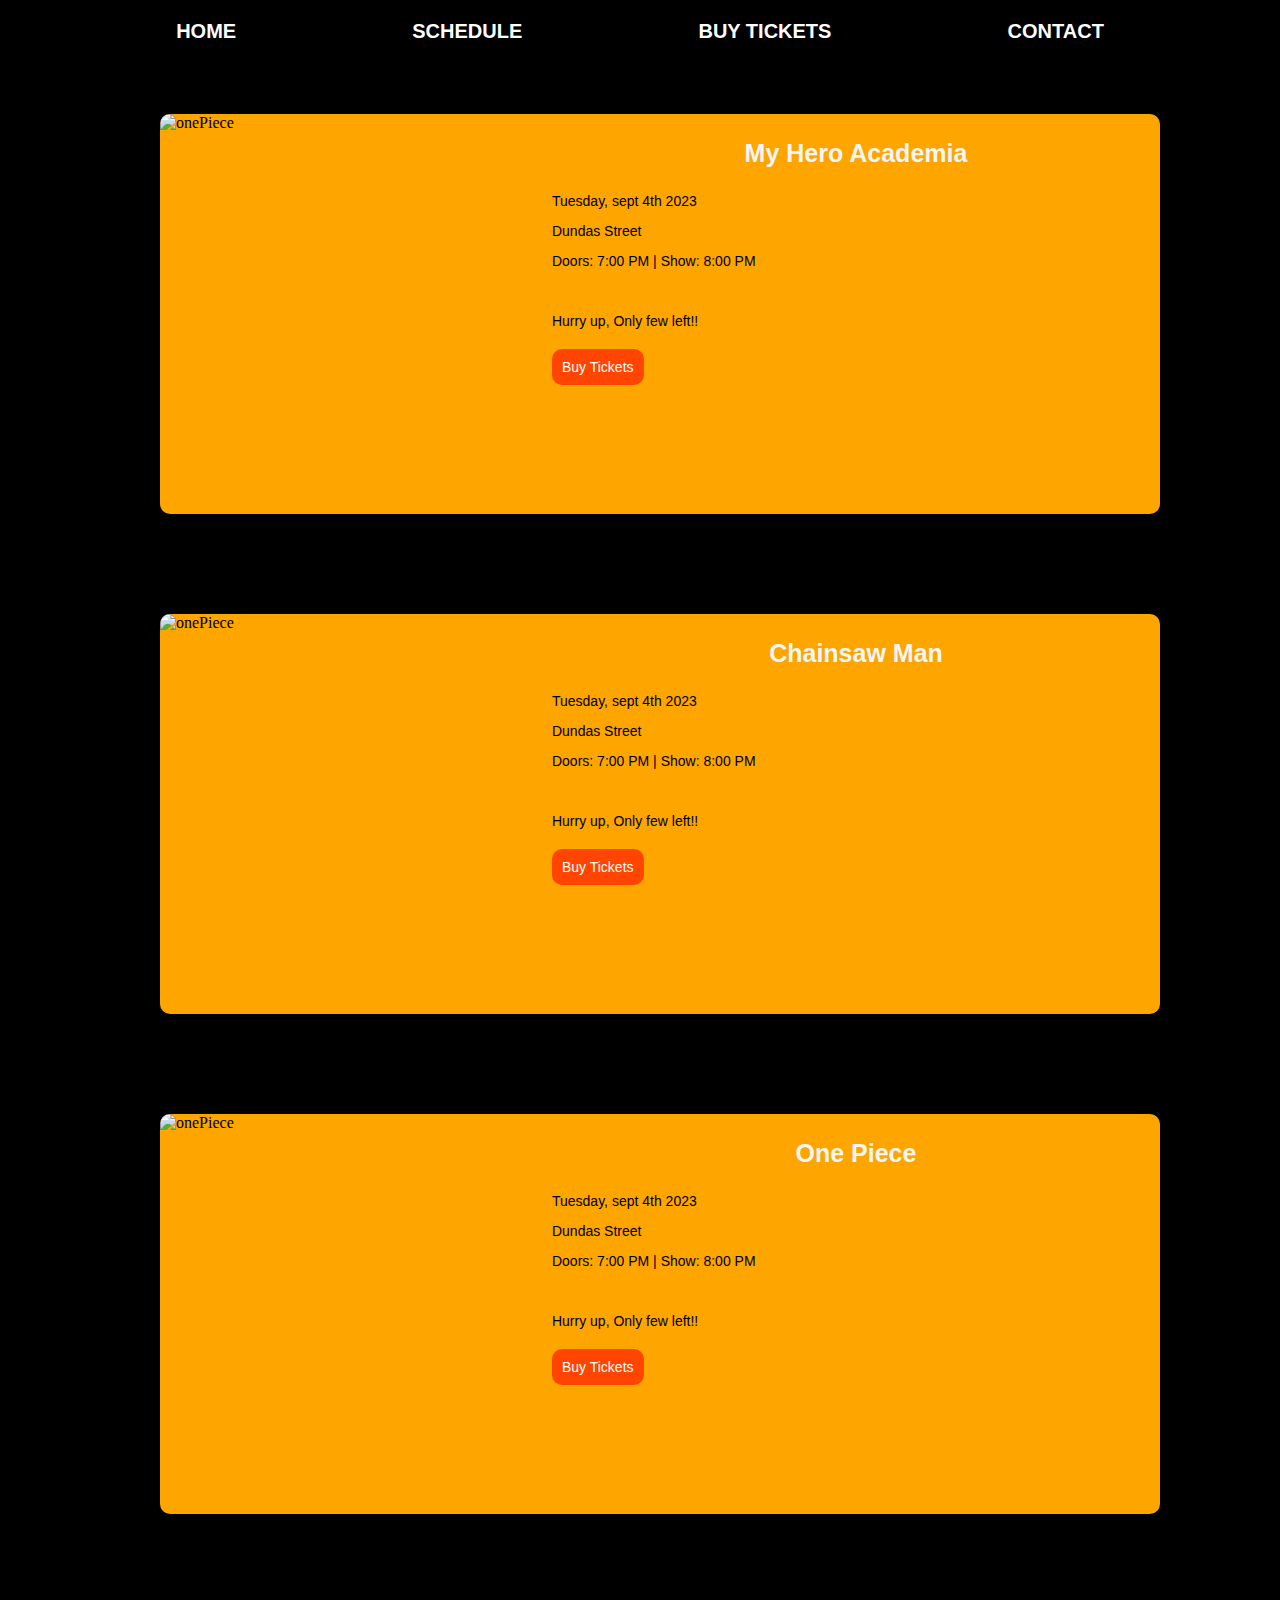
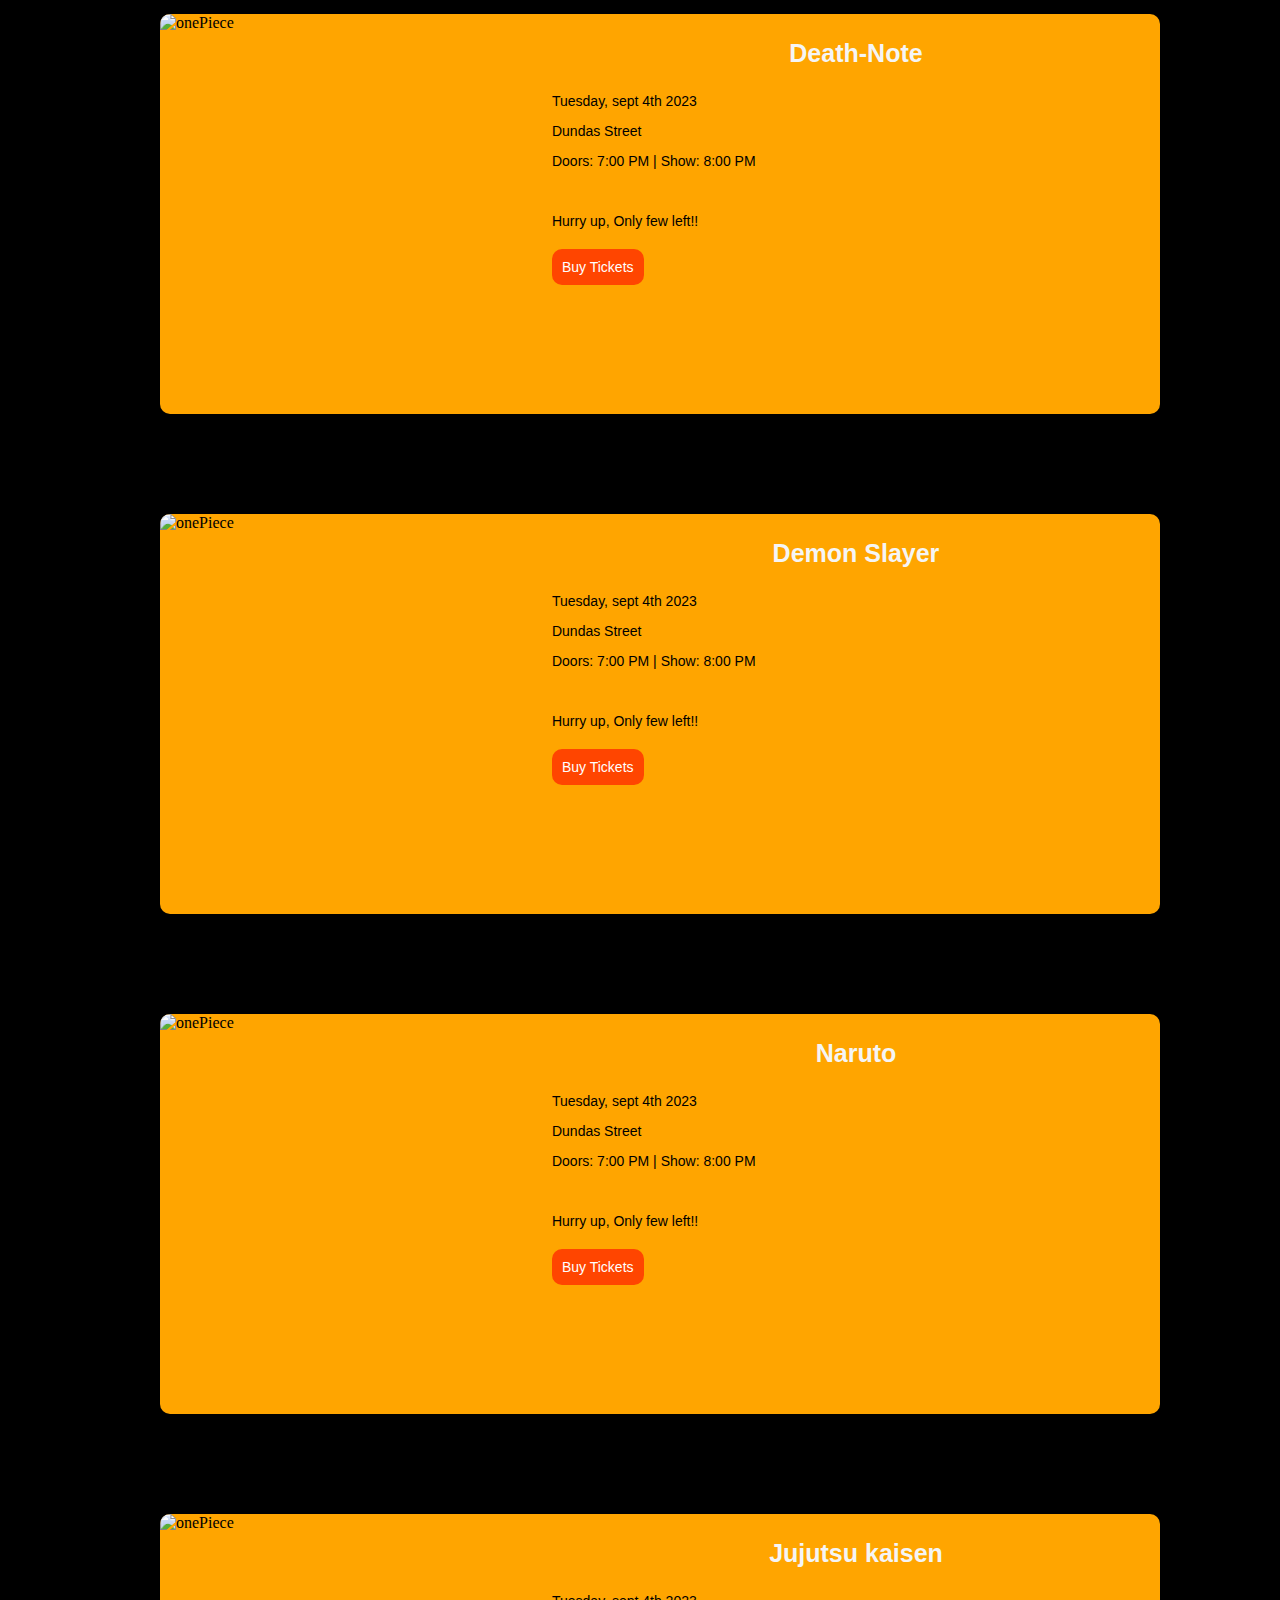
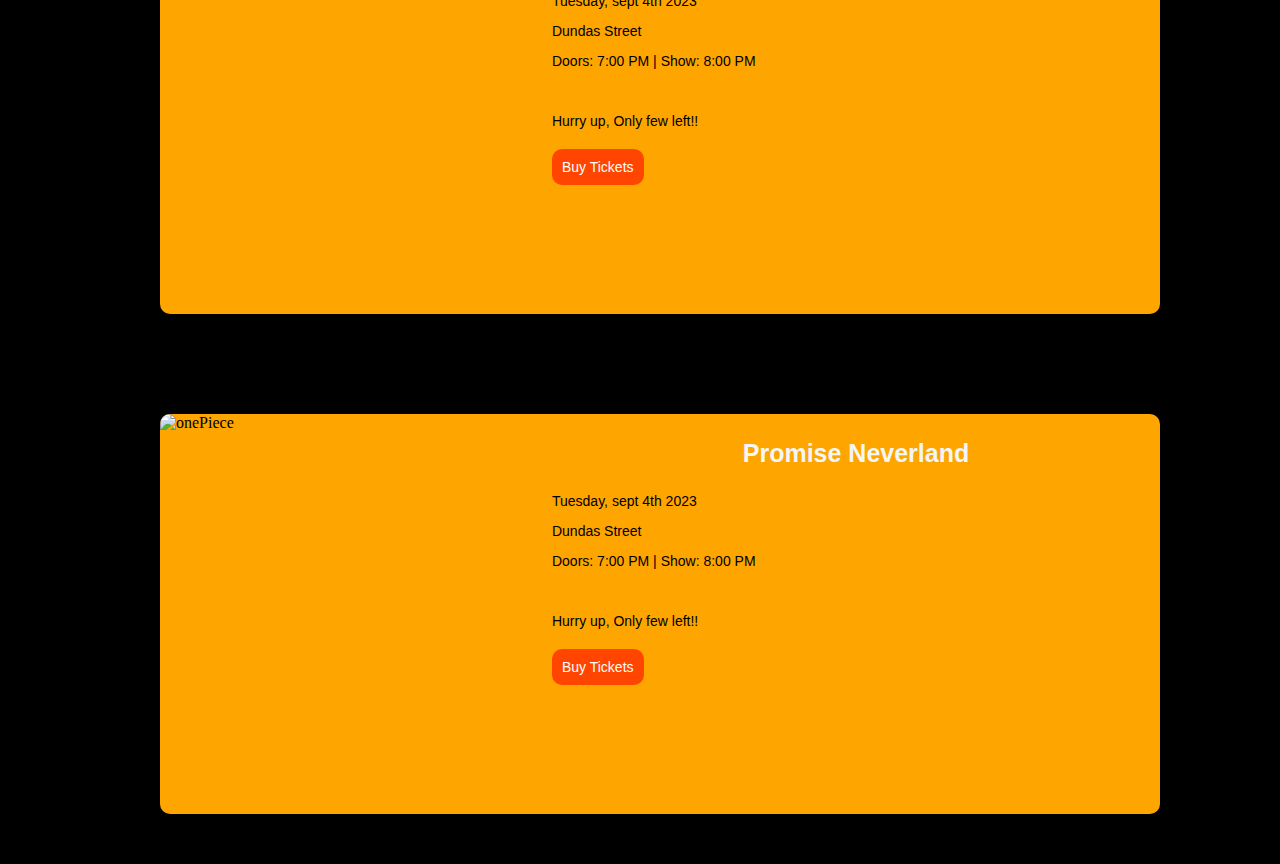
==== movieDetail.html @ 55bfdf8d "merged gaurav's code" ====
<!DOCTYPE html>
<html lang="en">

<head>
    <meta charset="UTF-8">
    <meta name="viewport" content="width=device-width, initial-scale=1.0">
    <title>Document</title>
    <link rel="stylesheet" href="./css/common.css">
    <link rel="stylesheet" href="./css/movieDetail.css">
    <link rel="preconnect" href="https://fonts.googleapis.com">
    <link rel="stylesheet" href="./css/movieDetail.css">
    <link rel="preconnect" href="https://fonts.gstatic.com" crossorigin>
    <script src="./js/initialize.js" defer="true"></script>
    <link href="https://fonts.cdnfonts.com/css/rapier-zero-hollow" rel="stylesheet">
    <link href="https://fonts.googleapis.com/css2?family=Prompt&family=Roboto&display=swap" rel="stylesheet">
    <script src="./js/initialize.js" defer="true"></script>
    <script src="./js/movieDetail.js" defer="true"></script>
</head>

<body>
    <header id="nav">
        <!-- <a href="#" class="navLink">HOME</a>
        <a href="#" class="navLink">SCHEDULE</a>
        <a href="#" class="navLink">BUY TICKETS</a>
        <a href="#" class="navLink">CONTACT</a> -->
    </header>

    <main>
        <!-- homePage Image and Text Start-->
            <!-- <div id="homeImageAndText">
            <div id="animeInfo">
            <img src="https://images2.alphacoders.com/740/740460.png" alt="homepageImage" id="homepageImage">
            <p class="homeText">Senpai Festival</p>
            <p id="animeName">One Piece</p>
            <p class="locationText">Toronto, Ontario</p>
            <p>Tuesday, sept 4th 2023</p>
            <p>Dundas Street</p>
            <p>Doors: 7:00 PM | Show: 8:00 PM</p>
            <br>
            <p>Tickets on sale now!!</p>
            <br>
            <a href="#" class="buyTicketBtn">Buy Tickets</button>
            </div>
        </div> -->
        </div>
        <!-- homePage Image and Text End-->
        <ul style="list-style: none; margin: auto; margin-top: 5%"> </ul>
    </main>

    <footer></footer>
</body>

</html>
---- css/common.css ----
body{
    margin: 0%;
    background-color: black;
}

#nav{
    display: flex;
    display: flex;
    background: rgba(0, 0, 0, 0.7);  
    backdrop-filter: blur(10px);
    padding-bottom: 10px;
    flex-direction: row;
    flex-direction: row;
    justify-content: space-evenly;
    justify-content: space-evenly;
    position: fixed;
    background-color: black;
    width: 100%;
}

.navLink{
    text-decoration: none;
    text-decoration: none;
    color: white;
    color: white;
    font-size: 25px;
    font-size: 20px;
    font-weight: 600;
    font-weight: 600;
    padding-top: 22px;
    padding-top: 20px;
    font-family: 'Rapier Zero Hollow', sans-serif;
}

.navLink:hover {
    color: orange;
    text-decoration: underline;
}

footer {

}
---- css/movieDetail.css ----
/* body{
    margin: 0%;
} */

/* #nav{
    display: flex;
    flex-direction: row;
    justify-content: space-evenly;
    background-color: black;
} */

/* .navLink{
    text-decoration: none;
    color: white;
    font-size: 20px;
    font-weight: 600;
    padding-top: 20px;
    font-family: 'Franklin Gothic Medium', 'Arial Narrow', Arial, sans-serif
} */

main{
    display: flex;
}

.animeCard{
    display: inline-flex;
    background-color: orange;
    width: 1000px;
    height: 400px;
    margin: 5% auto;
    border-radius: 10px;
}

.animePic{
    width: 620px;    
    height: 400px;
    border-top-left-radius: 10px;
    border-bottom-left-radius: 10px;
}

.test{
    font-family: 'Prompt', sans-serif;
}

.animeInfo{
    color: black;
    width: 100%;
    padding-left: 15px;
    font-size: 14px;
    font-family: Arial, Helvetica, sans-serif;
}

.animeName{
    font-weight: 900;
    text-align: center;
    font-size: 25px;
}

.buyTicketBtn{
    background-color: orangered;
    color: white;
    padding: 10px;
    text-decoration: none;
    border-radius: 10px;
}

.animeInfo p{
    color: black;
}

/* HomePage image and text Css*/
/* #homepageImage{
    filter: brightness(70%);
    height: 100vh;
    width: 100%;
}
#homeImageAndText{
    width: 100%;
    position: relative;
    text-align: center;
    color: white;
}

.homeText {
    color: orange;
    padding: 0px 15px;
    border-radius: 10px;
    background: rgb(0, 0, 0, 0.4);  
    backdrop-filter: blur(5px);
    font-size: 70px;
    font-weight: 100;
    position: absolute;
    top: 30%;
    left: 50%;
    transform: translate(-50%, -50%);
    font-family: 'Rapier Zero', sans-serif;
  }
  
.locationText {
    color: black;
    padding: 0px 15px;
    border-radius: 10px;
    background: rgb(255,165,0, 1);  
    backdrop-filter: blur(5px);
    font-size: 35px;
    font-weight: 900;
    position: absolute;
    top: 50%;
    left: 60%;
    font-family: 'Rapier Zero Hollow', sans-serif;
  } */
  
  /* homePage Image and Text End */
---- css/movieDetail.css ----
/* body{
    margin: 0%;
} */

/* #nav{
    display: flex;
    flex-direction: row;
    justify-content: space-evenly;
    background-color: black;
} */

/* .navLink{
    text-decoration: none;
    color: white;
    font-size: 20px;
    font-weight: 600;
    padding-top: 20px;
    font-family: 'Franklin Gothic Medium', 'Arial Narrow', Arial, sans-serif
} */

main{
    display: flex;
}

.animeCard{
    display: inline-flex;
    background-color: orange;
    width: 1000px;
    height: 400px;
    margin: 5% auto;
    border-radius: 10px;
}

.animePic{
    width: 620px;    
    height: 400px;
    border-top-left-radius: 10px;
    border-bottom-left-radius: 10px;
}

.test{
    font-family: 'Prompt', sans-serif;
}

.animeInfo{
    color: black;
    width: 100%;
    padding-left: 15px;
    font-size: 14px;
    font-family: Arial, Helvetica, sans-serif;
}

.animeName{
    font-weight: 900;
    text-align: center;
    font-size: 25px;
}

.buyTicketBtn{
    background-color: orangered;
    color: white;
    padding: 10px;
    text-decoration: none;
    border-radius: 10px;
}

.animeInfo p{
    color: black;
}

/* HomePage image and text Css*/
/* #homepageImage{
    filter: brightness(70%);
    height: 100vh;
    width: 100%;
}
#homeImageAndText{
    width: 100%;
    position: relative;
    text-align: center;
    color: white;
}

.homeText {
    color: orange;
    padding: 0px 15px;
    border-radius: 10px;
    background: rgb(0, 0, 0, 0.4);  
    backdrop-filter: blur(5px);
    font-size: 70px;
    font-weight: 100;
    position: absolute;
    top: 30%;
    left: 50%;
    transform: translate(-50%, -50%);
    font-family: 'Rapier Zero', sans-serif;
  }
  
.locationText {
    color: black;
    padding: 0px 15px;
    border-radius: 10px;
    background: rgb(255,165,0, 1);  
    backdrop-filter: blur(5px);
    font-size: 35px;
    font-weight: 900;
    position: absolute;
    top: 50%;
    left: 60%;
    font-family: 'Rapier Zero Hollow', sans-serif;
  } */
  
  /* homePage Image and Text End */
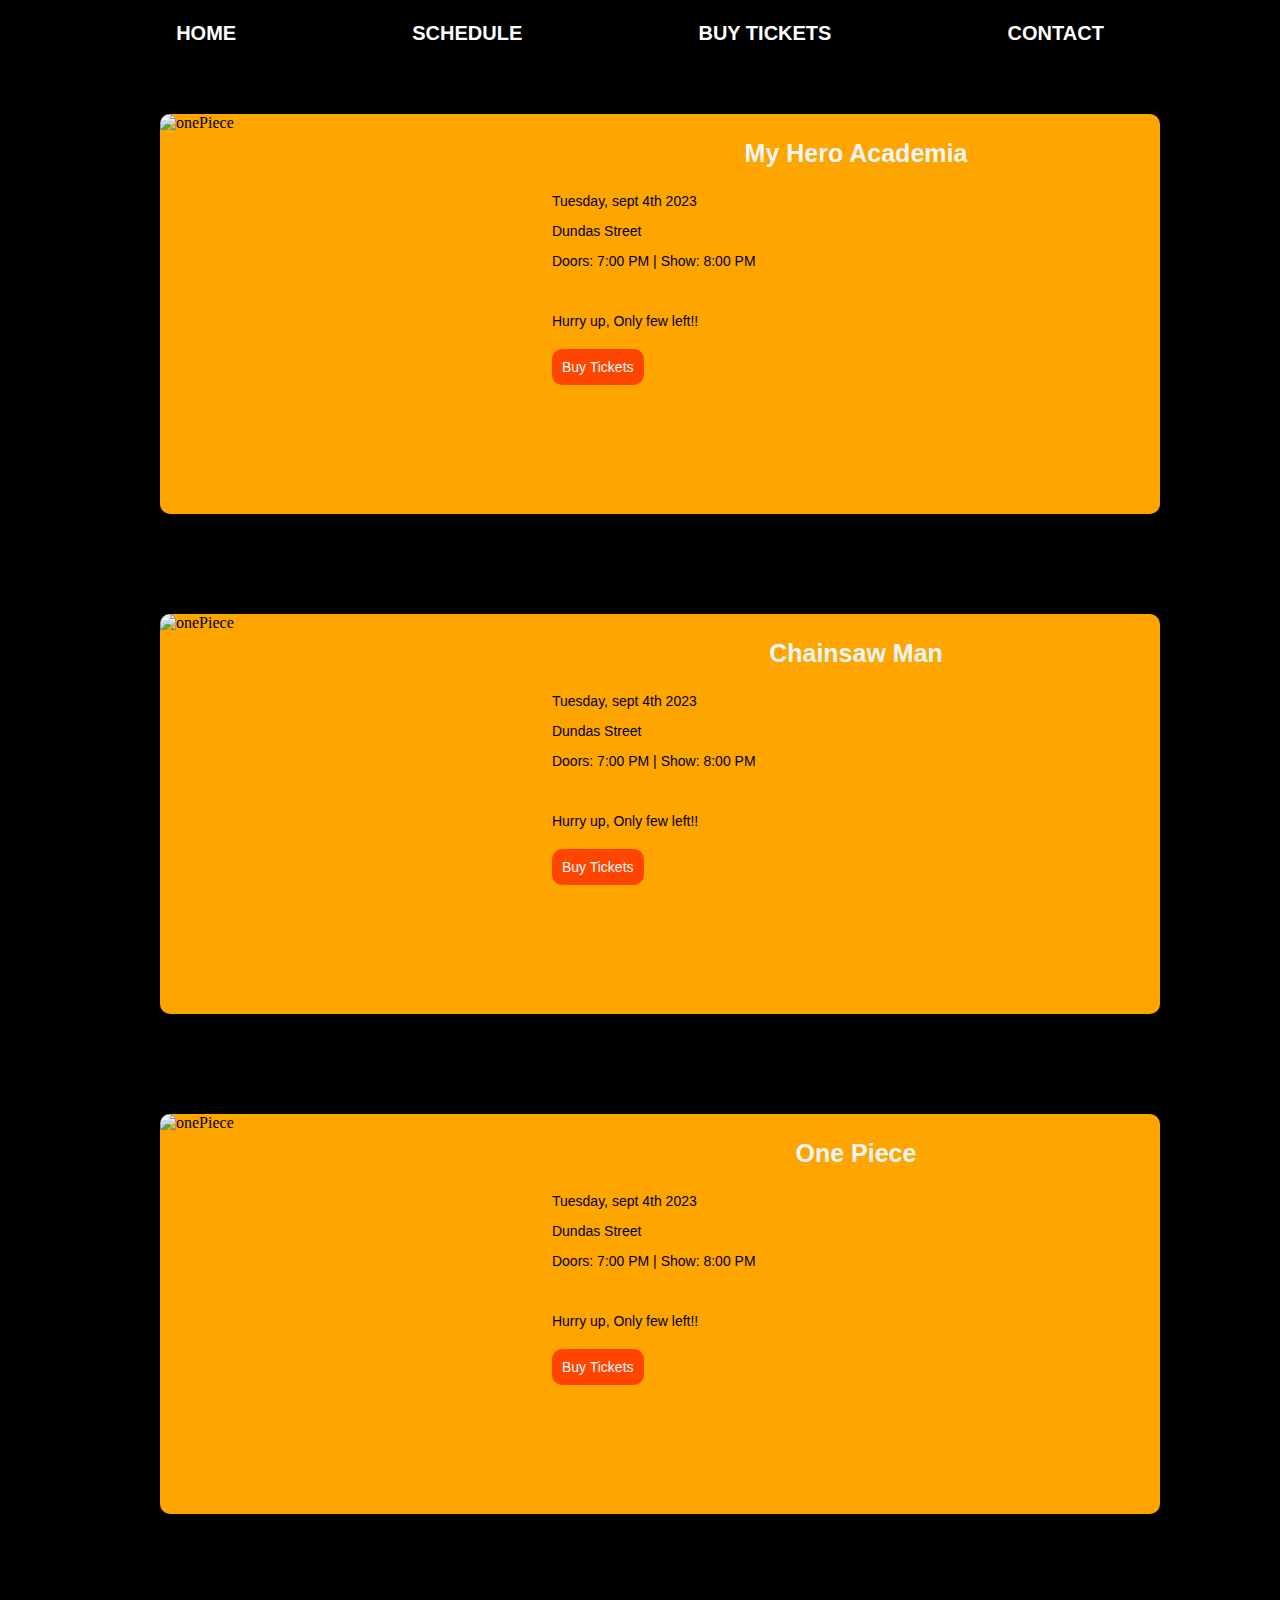
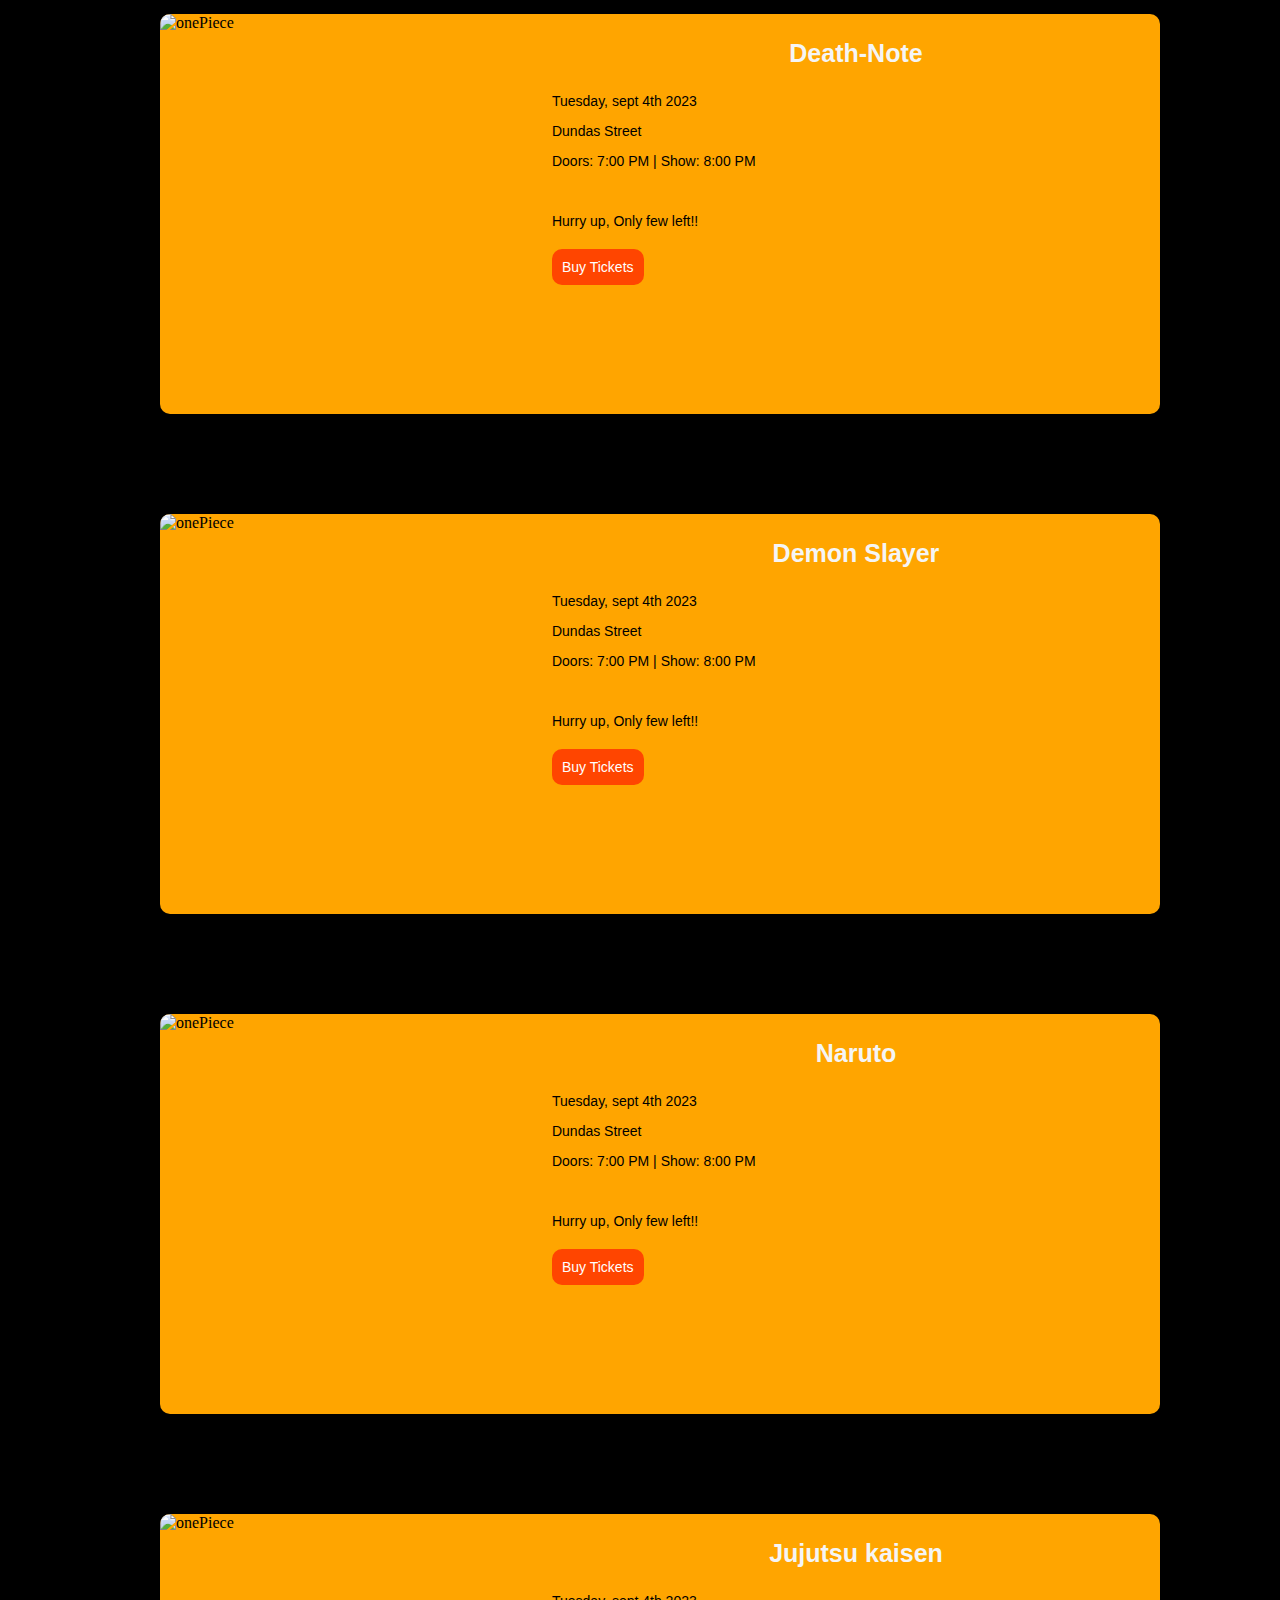
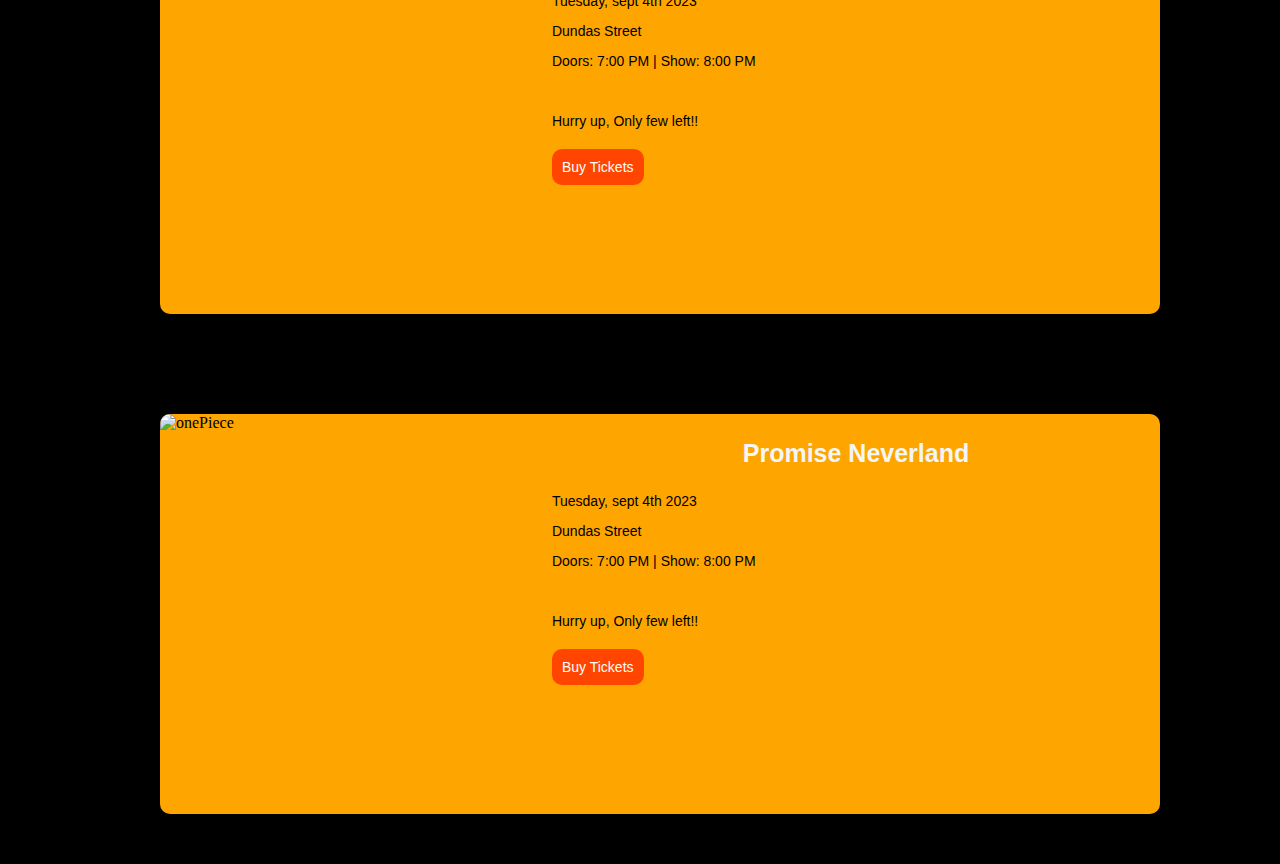
==== commit 1ba758bd: "added links to Schedule and Contact" ====
--- a/movieDetail.html
+++ b/movieDetail.html
@@ -9,10 +9,10 @@
     <link rel="stylesheet" href="./css/movieDetail.css">
     <link rel="preconnect" href="https://fonts.googleapis.com">
     <link rel="stylesheet" href="./css/movieDetail.css">
-    <link rel="preconnect" href="https://fonts.gstatic.com" crossorigin>
+    <!-- <link rel="preconnect" href="https://fonts.gstatic.com" crossorigin>
+    <link href="https://fonts.cdnfonts.com/css/rapier-zero-hollow" rel="stylesheet">
+    <link href="https://fonts.googleapis.com/css2?family=Prompt&family=Roboto&display=swap" rel="stylesheet"> -->
     <script src="./js/initialize.js" defer="true"></script>
-    <link href="https://fonts.cdnfonts.com/css/rapier-zero-hollow" rel="stylesheet">
-    <link href="https://fonts.googleapis.com/css2?family=Prompt&family=Roboto&display=swap" rel="stylesheet">
     <script src="./js/initialize.js" defer="true"></script>
     <script src="./js/movieDetail.js" defer="true"></script>
 </head>
@@ -47,7 +47,7 @@
         <ul style="list-style: none; margin: auto; margin-top: 5%"> </ul>
     </main>
 
-    <footer></footer>
+    <footer id="contact"></footer>
 </body>
 
 </html>--- a/css/common.css
+++ b/css/common.css
@@ -3,15 +3,21 @@
     background-color: black;
 }
 
+main {
+    display: flex;
+    flex-direction: column;
+}
+
+main header+section {
+    margin-top: 7vh;
+}
+
 #nav{
-    display: flex;
     display: flex;
     background: rgba(0, 0, 0, 0.7);  
     backdrop-filter: blur(10px);
     padding-bottom: 10px;
     flex-direction: row;
-    flex-direction: row;
-    justify-content: space-evenly;
     justify-content: space-evenly;
     position: fixed;
     background-color: black;
@@ -20,15 +26,10 @@
 
 .navLink{
     text-decoration: none;
-    text-decoration: none;
     color: white;
-    color: white;
-    font-size: 25px;
     font-size: 20px;
     font-weight: 600;
-    font-weight: 600;
     padding-top: 22px;
-    padding-top: 20px;
     font-family: 'Rapier Zero Hollow', sans-serif;
 }
 
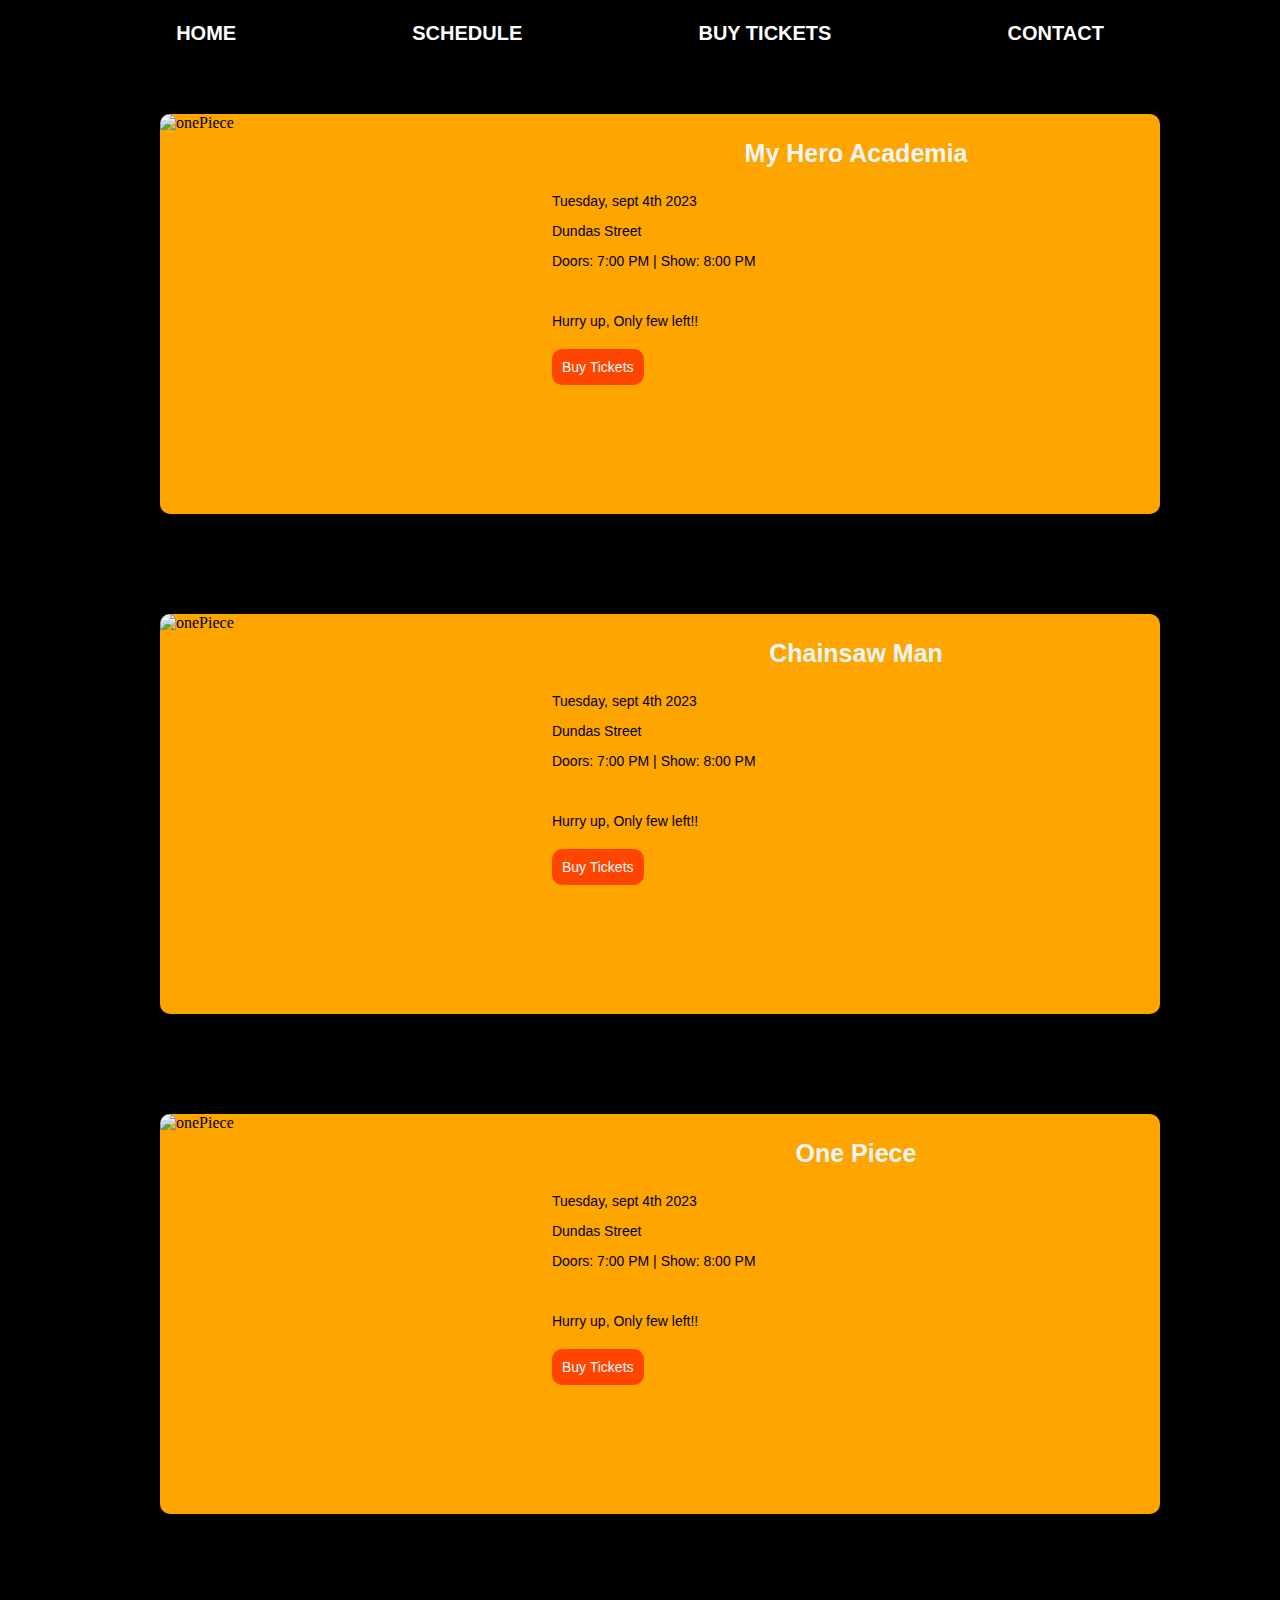
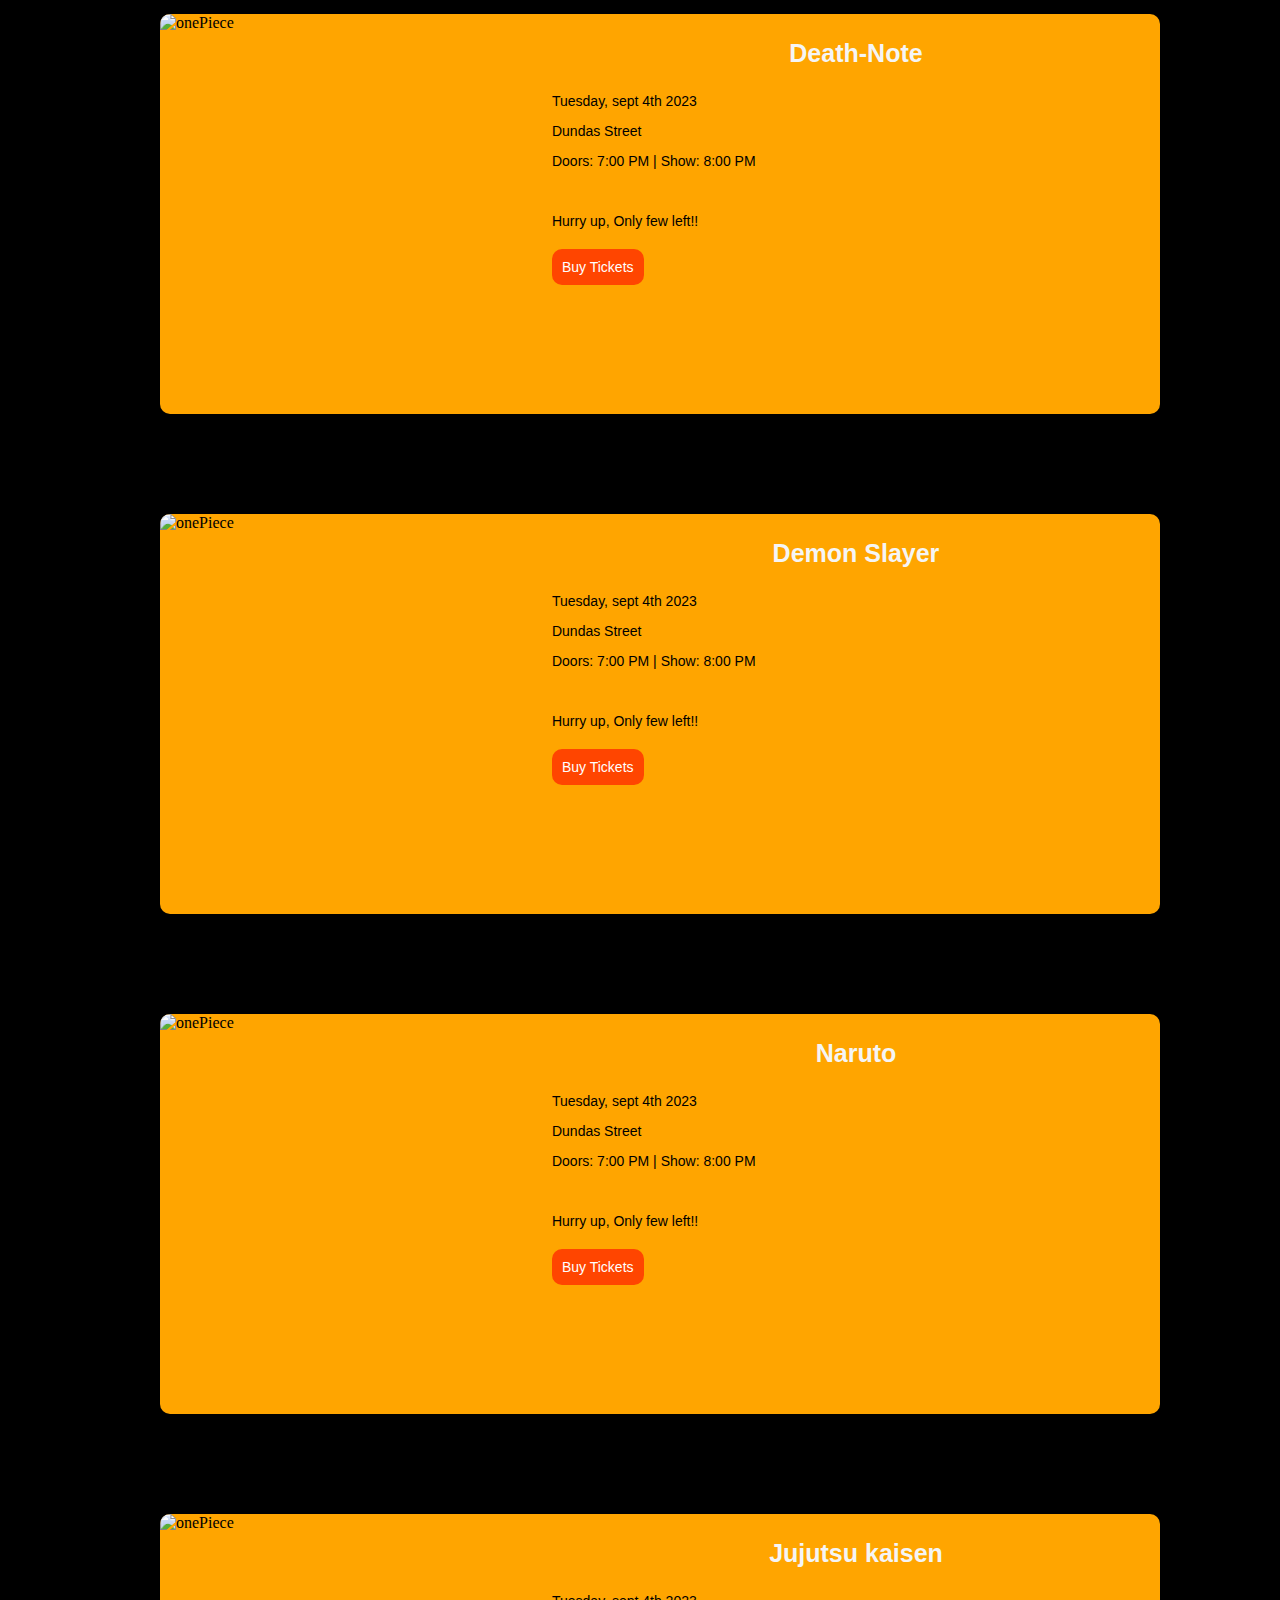
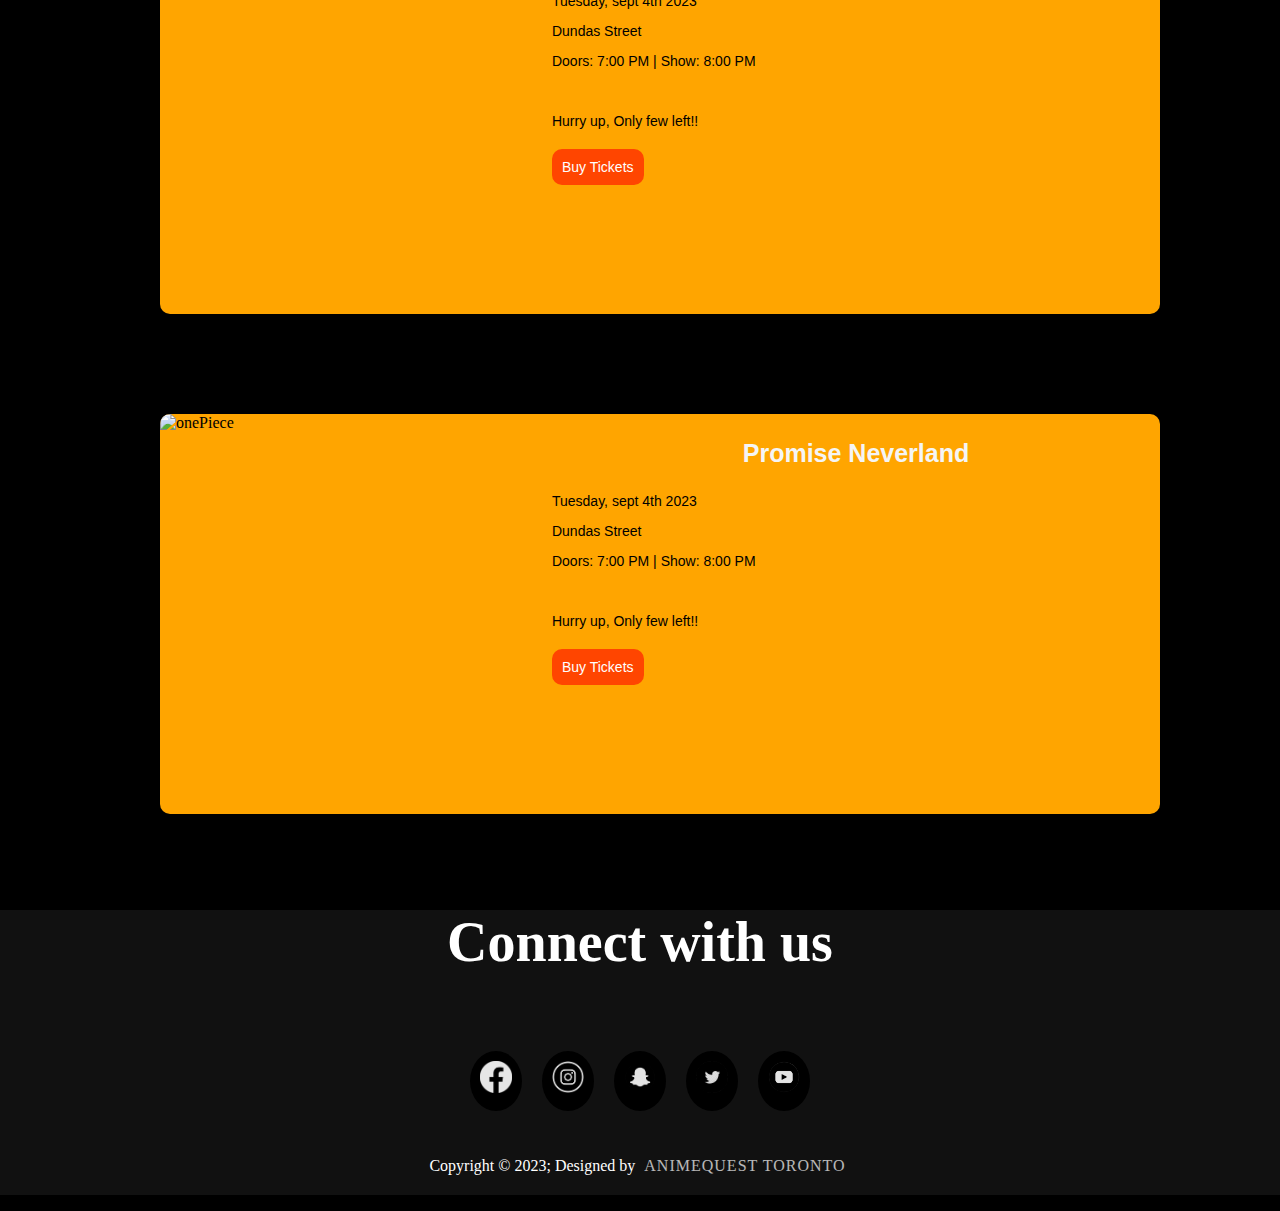
==== commit 6541ac0d: "fixed merge issues with the footer" ====
--- a/movieDetail.html
+++ b/movieDetail.html
@@ -12,7 +12,6 @@
     <!-- <link rel="preconnect" href="https://fonts.gstatic.com" crossorigin>
     <link href="https://fonts.cdnfonts.com/css/rapier-zero-hollow" rel="stylesheet">
     <link href="https://fonts.googleapis.com/css2?family=Prompt&family=Roboto&display=swap" rel="stylesheet"> -->
-    <script src="./js/initialize.js" defer="true"></script>
     <script src="./js/initialize.js" defer="true"></script>
     <script src="./js/movieDetail.js" defer="true"></script>
 </head>
--- a/css/common.css
+++ b/css/common.css
@@ -8,7 +8,7 @@
     flex-direction: column;
 }
 
-main header+section {
+main section {
     margin-top: 7vh;
 }
 
@@ -38,6 +38,70 @@
     text-decoration: underline;
 }
 
+/* Stylinfg for the footer Section*/
 footer {
-
-}+    background-color: #111;
+  }
+  
+  #footerContainer {
+    width: 100%;
+    padding: 70px 30px 20px;
+  }
+  
+  #footerTitle {
+    color: white;
+    text-align: center;
+    font-size: 3.5rem;
+    padding-bottom: 20px;
+  }
+  
+  #socialIcons {
+    display: flex;
+    justify-content: center;
+  }
+  
+  #socialIcons a{
+    text-decoration: none;
+    padding: 10px;
+    background-color: black;
+    margin: 10px;
+    border-radius: 50%
+  }
+  
+  #socialIcons a i {
+    font-size: 2em;
+    color: #111;
+    opacity: 0.9;
+  }
+  
+  .smIcon {
+    width: auto;
+    height: 32px;
+  }
+  
+  #socialIcons a:hover {
+    background-color: #111;
+    transition: 0.5s;
+  }
+  
+  #socialIcons a:hover i {
+    color: red;
+    transition: 0.5s;
+  }
+  
+  #footerBottom p{
+    color: white;
+    text-align: center;
+    padding-top: 20px;
+    padding-bottom: 20px;
+  }
+  
+  #designer {
+    opacity: 0.7;
+    text-transform: uppercase;
+    letter-spacing: 1px;
+    font-weight: 400;
+    margin: 0px 5px;
+  }
+  
+  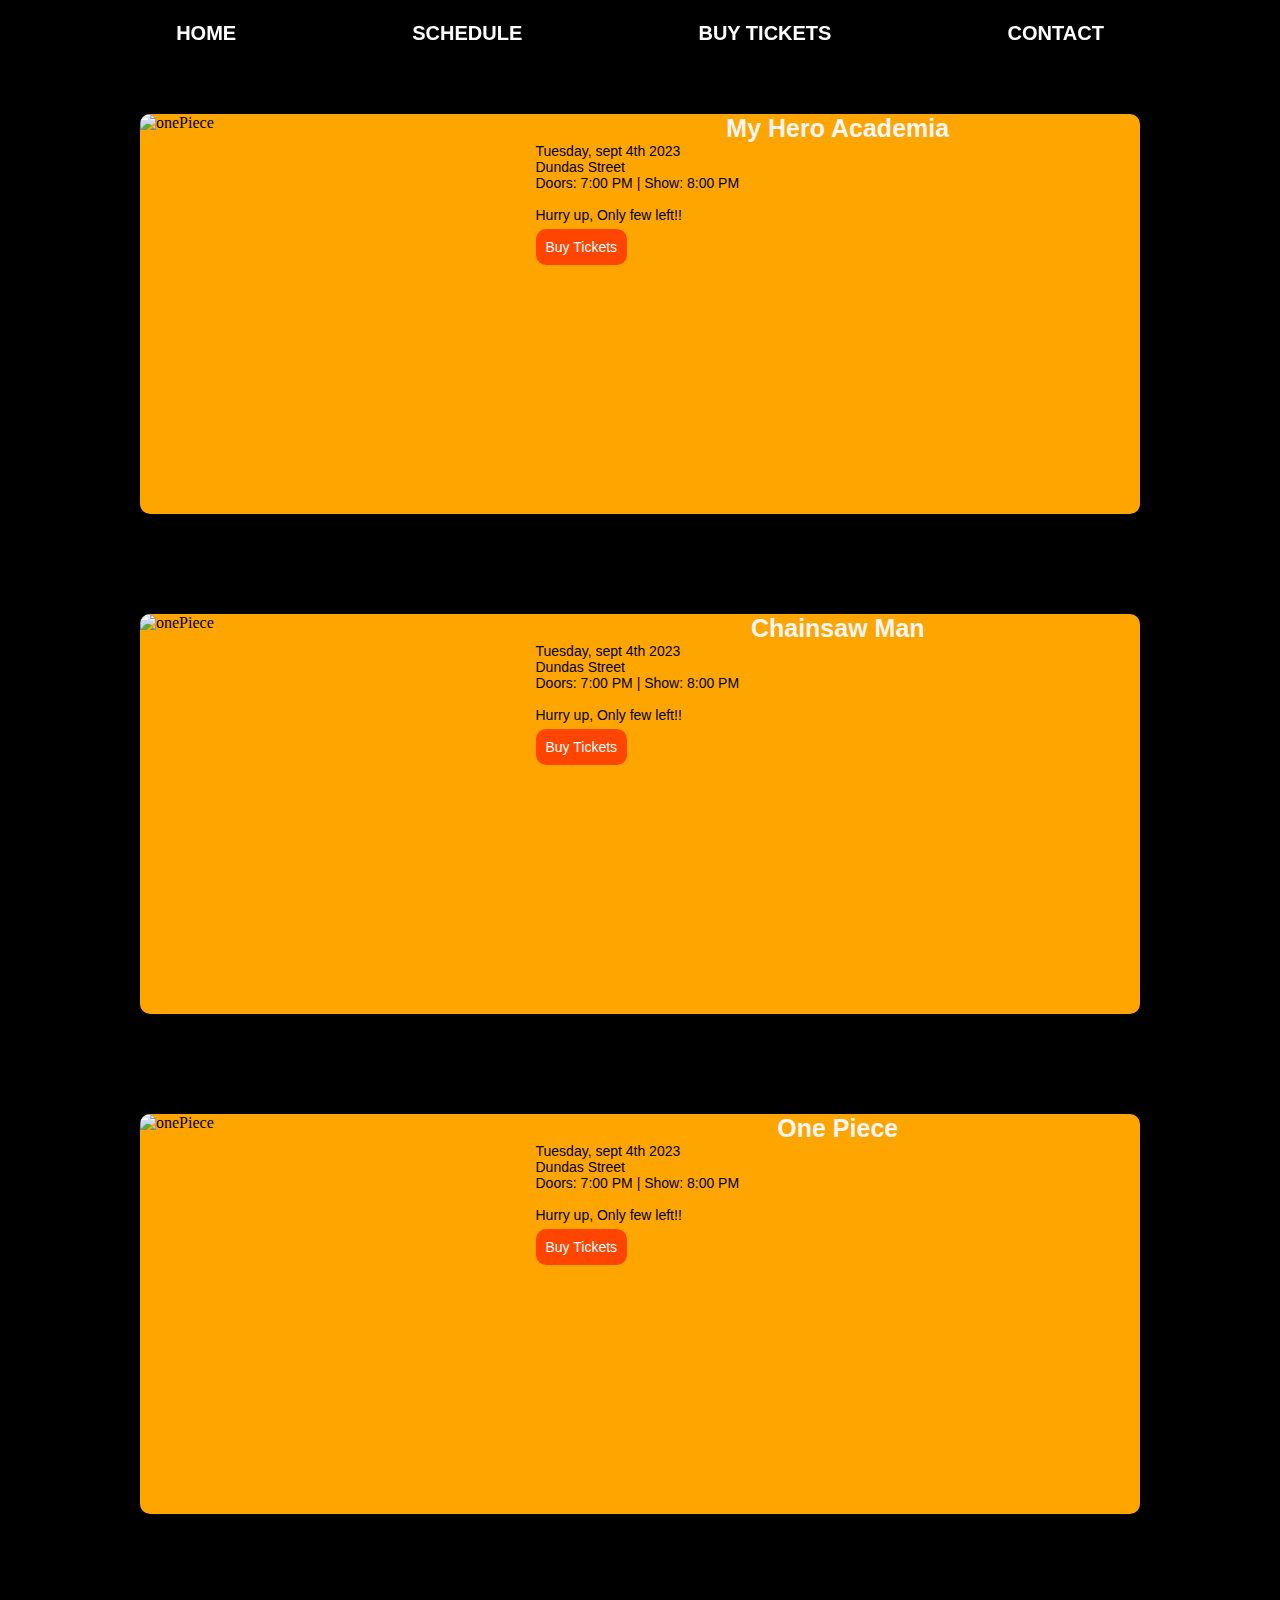
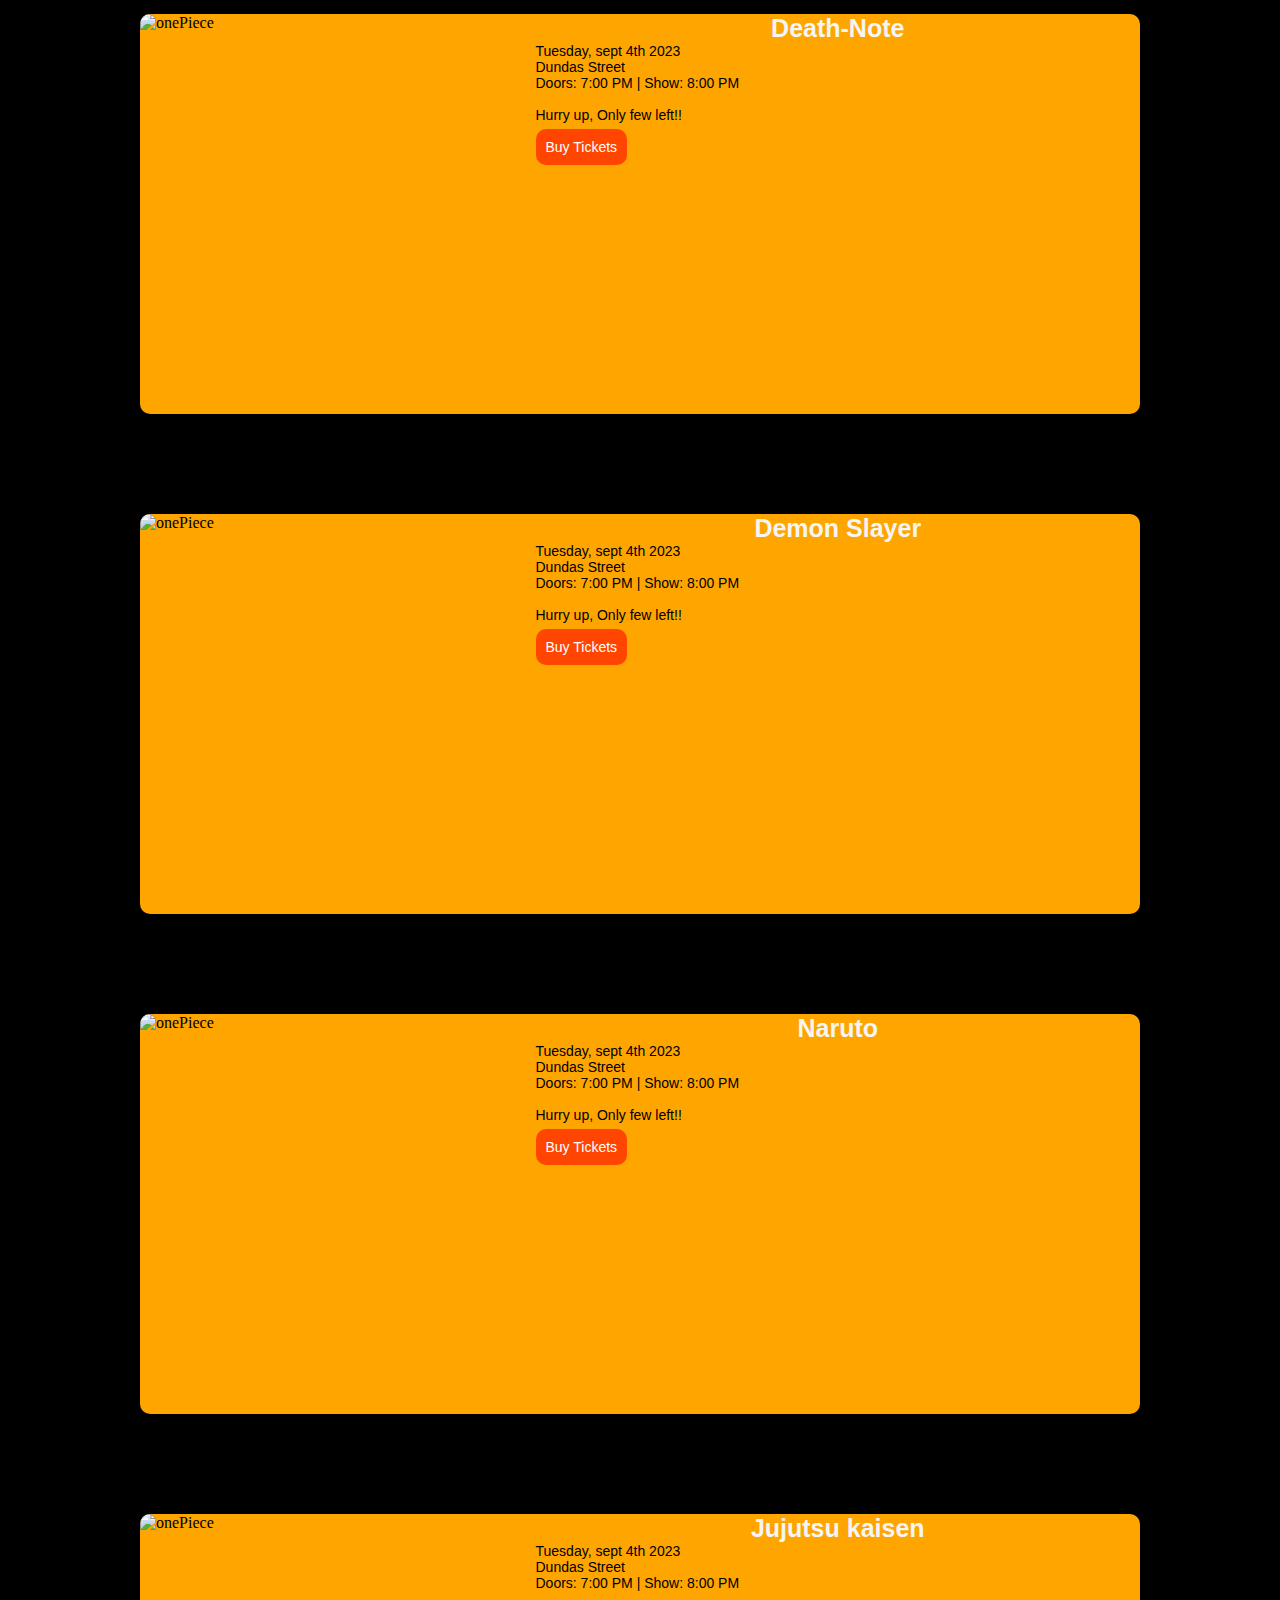
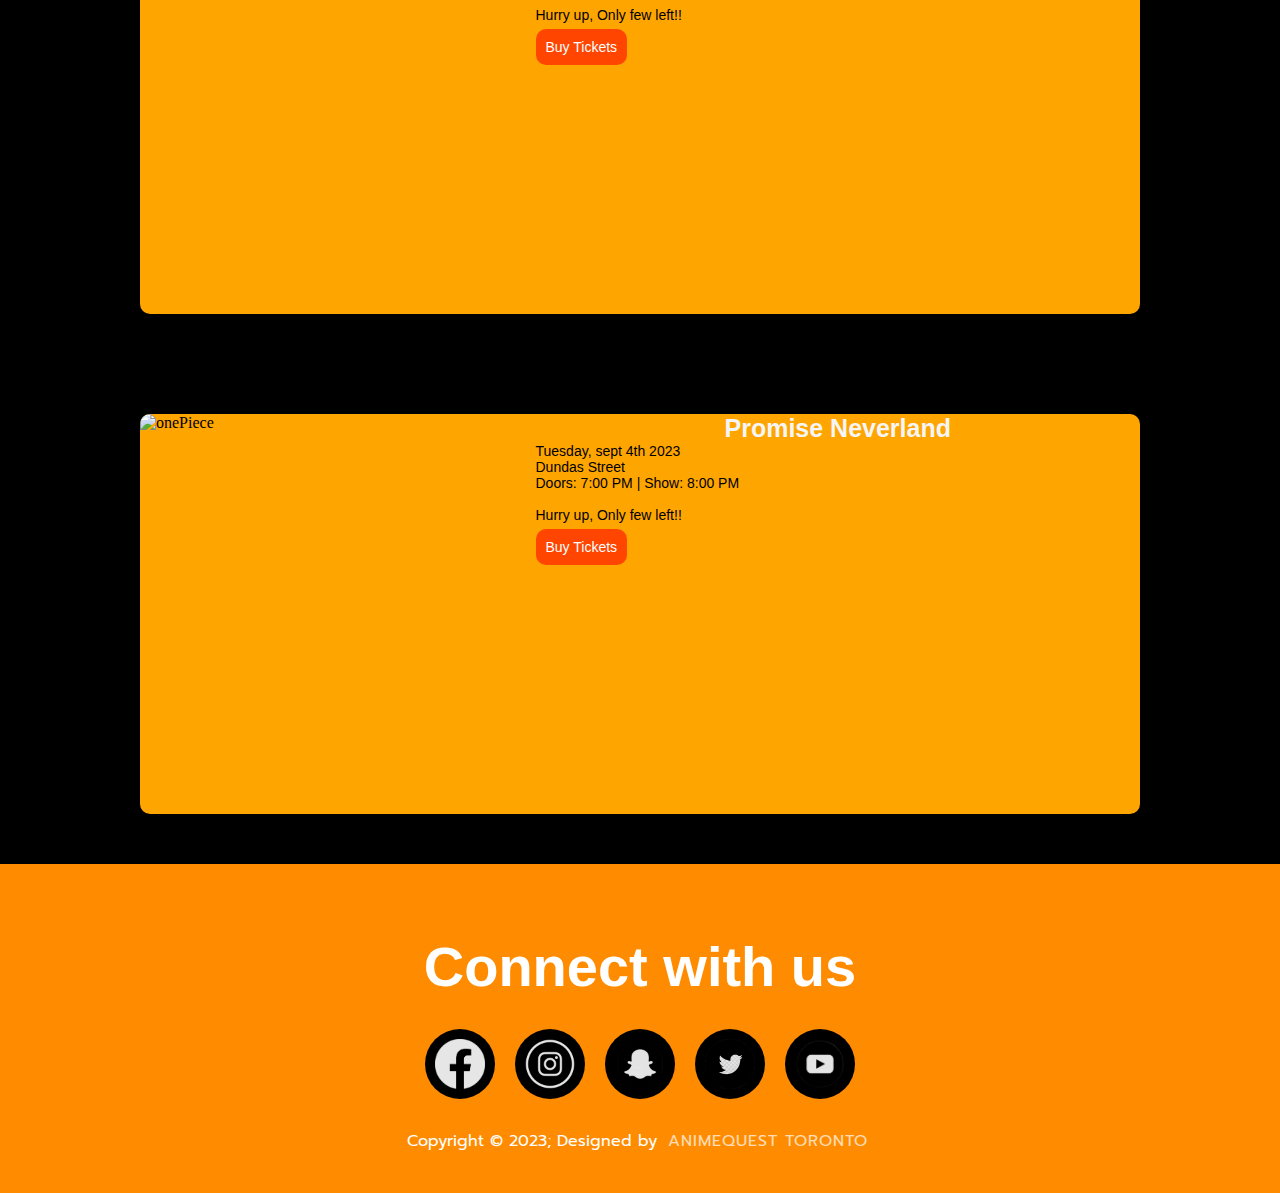
==== commit 9e7beb30: "cleaned up gaurav's code and merged edmond's code" ====
--- a/movieDetail.html
+++ b/movieDetail.html
@@ -9,44 +9,19 @@
     <link rel="stylesheet" href="./css/movieDetail.css">
     <link rel="preconnect" href="https://fonts.googleapis.com">
     <link rel="stylesheet" href="./css/movieDetail.css">
-    <!-- <link rel="preconnect" href="https://fonts.gstatic.com" crossorigin>
-    <link href="https://fonts.cdnfonts.com/css/rapier-zero-hollow" rel="stylesheet">
-    <link href="https://fonts.googleapis.com/css2?family=Prompt&family=Roboto&display=swap" rel="stylesheet"> -->
+
     <script src="./js/initialize.js" defer="true"></script>
     <script src="./js/movieDetail.js" defer="true"></script>
 </head>
 
 <body>
-    <header id="nav">
-        <!-- <a href="#" class="navLink">HOME</a>
-        <a href="#" class="navLink">SCHEDULE</a>
-        <a href="#" class="navLink">BUY TICKETS</a>
-        <a href="#" class="navLink">CONTACT</a> -->
-    </header>
+    <header id="nav"></header>
 
     <main>
-        <!-- homePage Image and Text Start-->
-            <!-- <div id="homeImageAndText">
-            <div id="animeInfo">
-            <img src="https://images2.alphacoders.com/740/740460.png" alt="homepageImage" id="homepageImage">
-            <p class="homeText">Senpai Festival</p>
-            <p id="animeName">One Piece</p>
-            <p class="locationText">Toronto, Ontario</p>
-            <p>Tuesday, sept 4th 2023</p>
-            <p>Dundas Street</p>
-            <p>Doors: 7:00 PM | Show: 8:00 PM</p>
-            <br>
-            <p>Tickets on sale now!!</p>
-            <br>
-            <a href="#" class="buyTicketBtn">Buy Tickets</button>
-            </div>
-        </div> -->
-        </div>
-        <!-- homePage Image and Text End-->
-        <ul style="list-style: none; margin: auto; margin-top: 5%"> </ul>
+        <ul id="animeList"> </ul>
     </main>
 
-    <footer id="contact"></footer>
+    <footer id="footerContainer"></footer>
 </body>
 
 </html>--- a/css/common.css
+++ b/css/common.css
@@ -1,4 +1,10 @@
-body{
+* {
+    margin: 0;
+    padding: 0;
+    box-sizing: border-box;
+}
+
+body {
     margin: 0%;
     background-color: black;
 }
@@ -6,25 +12,25 @@
 main {
     display: flex;
     flex-direction: column;
+    min-height: 70vh;
 }
 
 main section {
     margin-top: 7vh;
 }
 
-#nav{
+#nav {
     display: flex;
-    background: rgba(0, 0, 0, 0.7);  
+    background: rgba(0, 0, 0, 0.7);
     backdrop-filter: blur(10px);
     padding-bottom: 10px;
     flex-direction: row;
     justify-content: space-evenly;
     position: fixed;
-    background-color: black;
     width: 100%;
 }
 
-.navLink{
+.navLink {
     text-decoration: none;
     color: white;
     font-size: 20px;
@@ -40,68 +46,76 @@
 
 /* Stylinfg for the footer Section*/
 footer {
-    background-color: #111;
-  }
-  
-  #footerContainer {
+    background-color: darkorange;
+}
+
+#copyright {
+    font-family: 'Prompt', sans-serif;
+}
+
+#footerTitle {
+    font-family: 'Rapier Zero Hollow', sans-serif;
+}
+
+/* Stylinfg for the footer Section*/
+#footerContainer {
     width: 100%;
     padding: 70px 30px 20px;
-  }
-  
-  #footerTitle {
+}
+
+#footerTitle {
     color: white;
     text-align: center;
     font-size: 3.5rem;
     padding-bottom: 20px;
-  }
-  
-  #socialIcons {
+}
+
+#socialIcons {
     display: flex;
     justify-content: center;
-  }
-  
-  #socialIcons a{
+}
+
+#socialIcons a {
     text-decoration: none;
     padding: 10px;
     background-color: black;
     margin: 10px;
-    border-radius: 50%
-  }
-  
-  #socialIcons a i {
+    border-radius: 50%;
+    width: 70px;
+    height: 70px;
+}
+
+#socialIcons a i {
     font-size: 2em;
     color: #111;
     opacity: 0.9;
-  }
-  
-  .smIcon {
-    width: auto;
-    height: 32px;
-  }
-  
-  #socialIcons a:hover {
+}
+
+.smIcon {
+    width: 50px;
+    height: 50px;
+}
+
+#socialIcons a:hover {
     background-color: #111;
     transition: 0.5s;
-  }
-  
-  #socialIcons a:hover i {
-    color: red;
+}
+
+#socialIcons a:hover i {
     transition: 0.5s;
-  }
-  
-  #footerBottom p{
+}
+
+#footerBottom p {
     color: white;
     text-align: center;
     padding-top: 20px;
     padding-bottom: 20px;
-  }
-  
-  #designer {
+}
+
+#designer {
     opacity: 0.7;
     text-transform: uppercase;
     letter-spacing: 1px;
     font-weight: 400;
     margin: 0px 5px;
-  }
-  
-  +}--- a/css/movieDetail.css
+++ b/css/movieDetail.css
@@ -1,25 +1,7 @@
-/* body{
-    margin: 0%;
-} */
-
-/* #nav{
-    display: flex;
-    flex-direction: row;
-    justify-content: space-evenly;
-    background-color: black;
-} */
-
-/* .navLink{
-    text-decoration: none;
-    color: white;
-    font-size: 20px;
-    font-weight: 600;
-    padding-top: 20px;
-    font-family: 'Franklin Gothic Medium', 'Arial Narrow', Arial, sans-serif
-} */
-
-main{
-    display: flex;
+#animeList {
+    list-style: none;
+    margin: auto;
+    margin-top: 5%;
 }
 
 .animeCard{
@@ -38,9 +20,6 @@
     border-bottom-left-radius: 10px;
 }
 
-.test{
-    font-family: 'Prompt', sans-serif;
-}
 
 .animeInfo{
     color: black;
@@ -67,47 +46,3 @@
 .animeInfo p{
     color: black;
 }
-
-/* HomePage image and text Css*/
-/* #homepageImage{
-    filter: brightness(70%);
-    height: 100vh;
-    width: 100%;
-}
-#homeImageAndText{
-    width: 100%;
-    position: relative;
-    text-align: center;
-    color: white;
-}
-
-.homeText {
-    color: orange;
-    padding: 0px 15px;
-    border-radius: 10px;
-    background: rgb(0, 0, 0, 0.4);  
-    backdrop-filter: blur(5px);
-    font-size: 70px;
-    font-weight: 100;
-    position: absolute;
-    top: 30%;
-    left: 50%;
-    transform: translate(-50%, -50%);
-    font-family: 'Rapier Zero', sans-serif;
-  }
-  
-.locationText {
-    color: black;
-    padding: 0px 15px;
-    border-radius: 10px;
-    background: rgb(255,165,0, 1);  
-    backdrop-filter: blur(5px);
-    font-size: 35px;
-    font-weight: 900;
-    position: absolute;
-    top: 50%;
-    left: 60%;
-    font-family: 'Rapier Zero Hollow', sans-serif;
-  } */
-  
-  /* homePage Image and Text End */--- a/css/movieDetail.css
+++ b/css/movieDetail.css
@@ -1,25 +1,7 @@
-/* body{
-    margin: 0%;
-} */
-
-/* #nav{
-    display: flex;
-    flex-direction: row;
-    justify-content: space-evenly;
-    background-color: black;
-} */
-
-/* .navLink{
-    text-decoration: none;
-    color: white;
-    font-size: 20px;
-    font-weight: 600;
-    padding-top: 20px;
-    font-family: 'Franklin Gothic Medium', 'Arial Narrow', Arial, sans-serif
-} */
-
-main{
-    display: flex;
+#animeList {
+    list-style: none;
+    margin: auto;
+    margin-top: 5%;
 }
 
 .animeCard{
@@ -38,9 +20,6 @@
     border-bottom-left-radius: 10px;
 }
 
-.test{
-    font-family: 'Prompt', sans-serif;
-}
 
 .animeInfo{
     color: black;
@@ -67,47 +46,3 @@
 .animeInfo p{
     color: black;
 }
-
-/* HomePage image and text Css*/
-/* #homepageImage{
-    filter: brightness(70%);
-    height: 100vh;
-    width: 100%;
-}
-#homeImageAndText{
-    width: 100%;
-    position: relative;
-    text-align: center;
-    color: white;
-}
-
-.homeText {
-    color: orange;
-    padding: 0px 15px;
-    border-radius: 10px;
-    background: rgb(0, 0, 0, 0.4);  
-    backdrop-filter: blur(5px);
-    font-size: 70px;
-    font-weight: 100;
-    position: absolute;
-    top: 30%;
-    left: 50%;
-    transform: translate(-50%, -50%);
-    font-family: 'Rapier Zero', sans-serif;
-  }
-  
-.locationText {
-    color: black;
-    padding: 0px 15px;
-    border-radius: 10px;
-    background: rgb(255,165,0, 1);  
-    backdrop-filter: blur(5px);
-    font-size: 35px;
-    font-weight: 900;
-    position: absolute;
-    top: 50%;
-    left: 60%;
-    font-family: 'Rapier Zero Hollow', sans-serif;
-  } */
-  
-  /* homePage Image and Text End */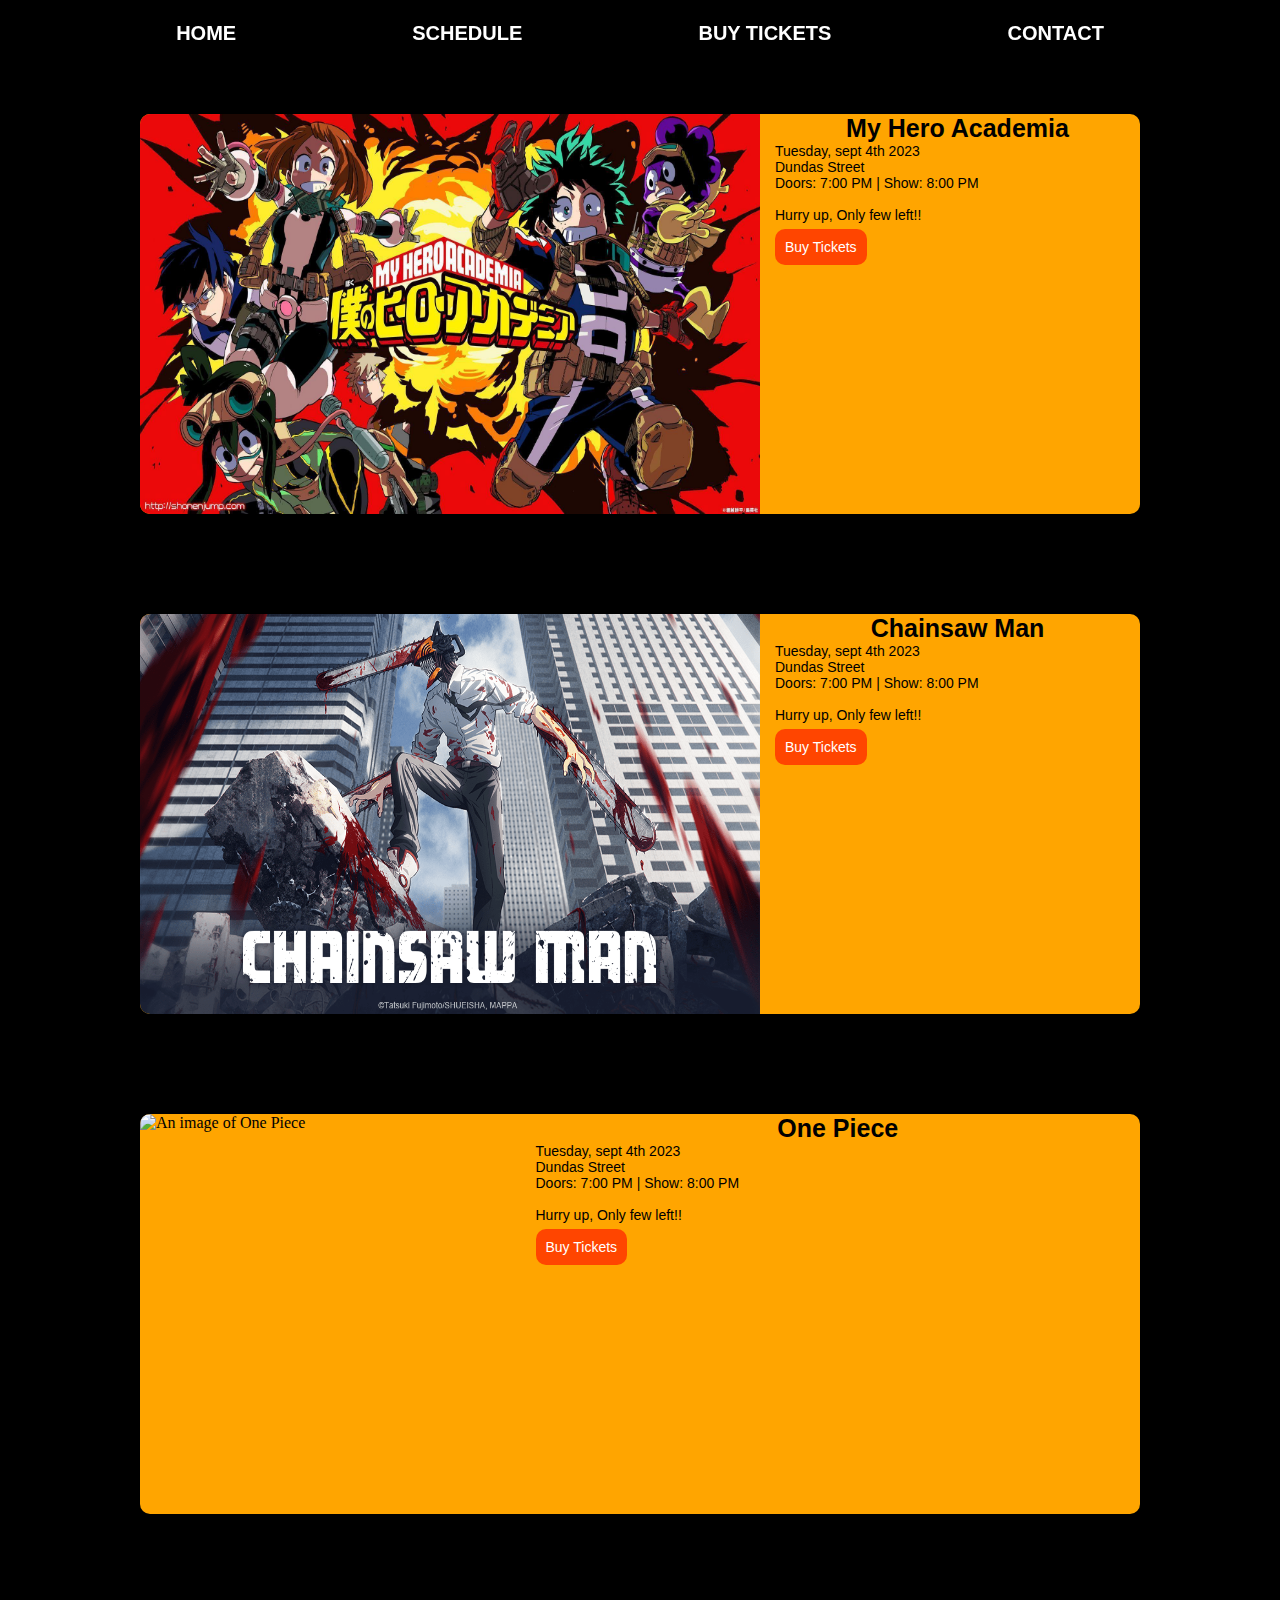
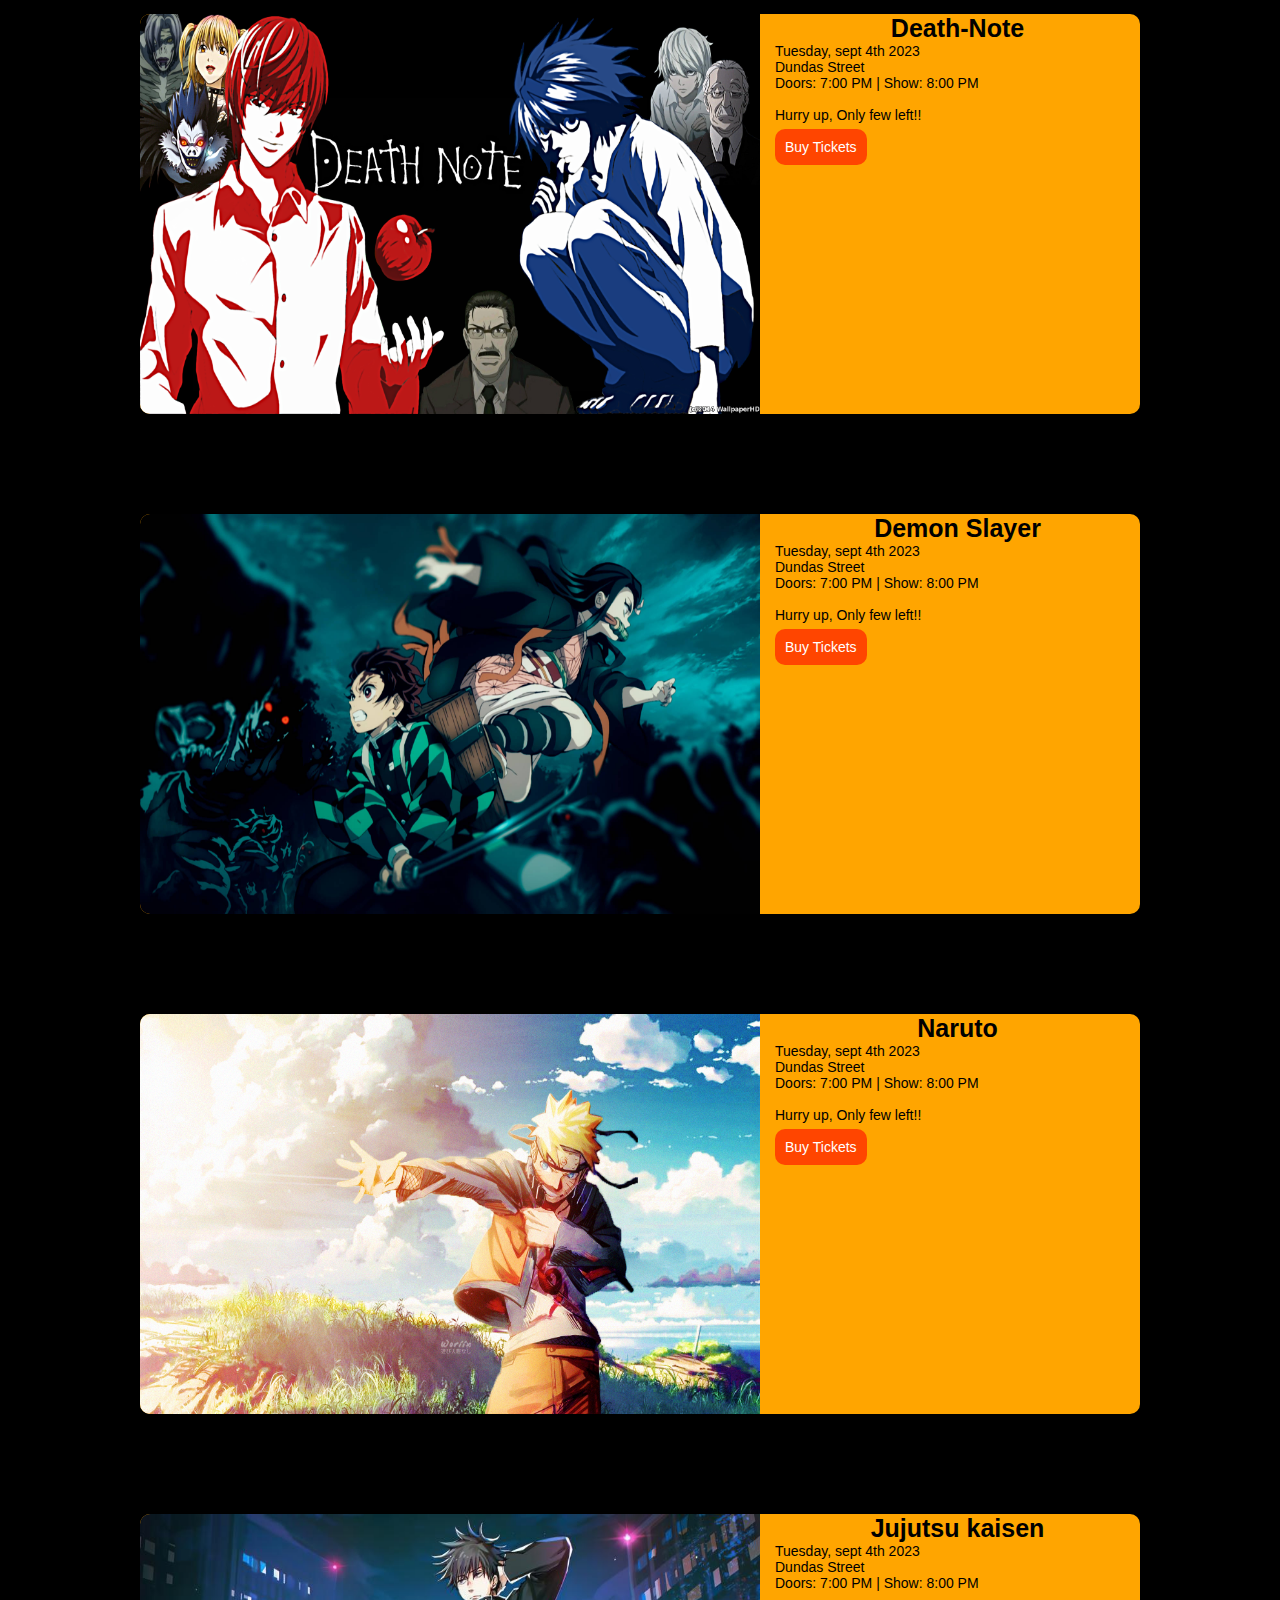
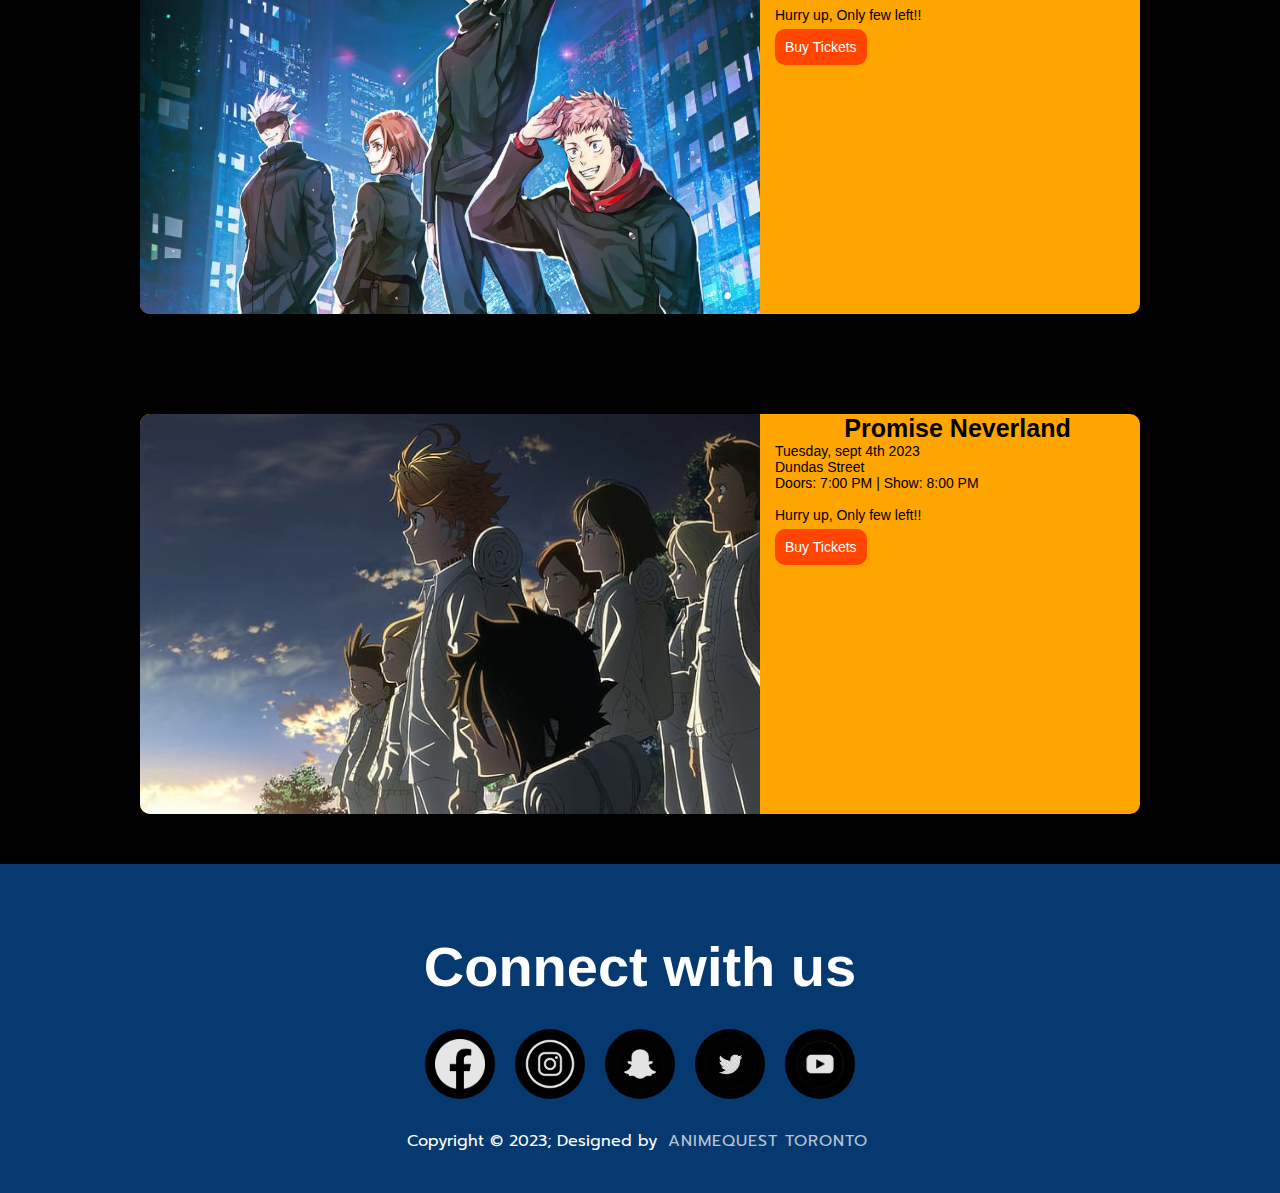
==== commit b4d4571a: "made all images files local and stored ticket type info in common.js" ====
--- a/movieDetail.html
+++ b/movieDetail.html
@@ -10,7 +10,7 @@
     <link rel="preconnect" href="https://fonts.googleapis.com">
     <link rel="stylesheet" href="./css/movieDetail.css">
 
-    <script src="./js/initialize.js" defer="true"></script>
+    <script src="./js/common.js" defer="true"></script>
     <script src="./js/movieDetail.js" defer="true"></script>
 </head>
 
--- a/css/common.css
+++ b/css/common.css
@@ -2,7 +2,7 @@
     margin: 0;
     padding: 0;
     box-sizing: border-box;
-}
+    }
 
 body {
     margin: 0%;
@@ -12,7 +12,7 @@
 main {
     display: flex;
     flex-direction: column;
-    min-height: 70vh;
+    min-height: 90vh;
 }
 
 main section {
@@ -46,7 +46,7 @@
 
 /* Stylinfg for the footer Section*/
 footer {
-    background-color: darkorange;
+    background-color: #063970;
 }
 
 #copyright {
@@ -55,27 +55,27 @@
 
 #footerTitle {
     font-family: 'Rapier Zero Hollow', sans-serif;
-}
+    }
 
 /* Stylinfg for the footer Section*/
 #footerContainer {
     width: 100%;
     padding: 70px 30px 20px;
-}
-
-#footerTitle {
+    }
+    
+    #footerTitle {
     color: white;
     text-align: center;
     font-size: 3.5rem;
     padding-bottom: 20px;
-}
-
-#socialIcons {
+    }
+    
+    #socialIcons {
     display: flex;
     justify-content: center;
-}
-
-#socialIcons a {
+    }
+    
+    #socialIcons a{
     text-decoration: none;
     padding: 10px;
     background-color: black;
@@ -83,39 +83,39 @@
     border-radius: 50%;
     width: 70px;
     height: 70px;
-}
-
-#socialIcons a i {
+    }
+    
+    #socialIcons a i {
     font-size: 2em;
     color: #111;
     opacity: 0.9;
-}
-
-.smIcon {
+    }
+    
+    .smIcon {
     width: 50px;
     height: 50px;
-}
-
-#socialIcons a:hover {
+    }
+    
+    #socialIcons a:hover {
     background-color: #111;
     transition: 0.5s;
-}
-
-#socialIcons a:hover i {
+    }
+    
+    #socialIcons a:hover i {
     transition: 0.5s;
-}
-
-#footerBottom p {
+    }
+    
+    #footerBottom p{
     color: white;
     text-align: center;
     padding-top: 20px;
     padding-bottom: 20px;
-}
-
-#designer {
+    }
+    
+    #designer {
     opacity: 0.7;
     text-transform: uppercase;
     letter-spacing: 1px;
     font-weight: 400;
     margin: 0px 5px;
-}+    }--- a/css/movieDetail.css
+++ b/css/movieDetail.css
@@ -30,6 +30,7 @@
 }
 
 .animeName{
+    color: whitesmoke;
     font-weight: 900;
     text-align: center;
     font-size: 25px;
--- a/css/movieDetail.css
+++ b/css/movieDetail.css
@@ -30,6 +30,7 @@
 }
 
 .animeName{
+    color: whitesmoke;
     font-weight: 900;
     text-align: center;
     font-size: 25px;
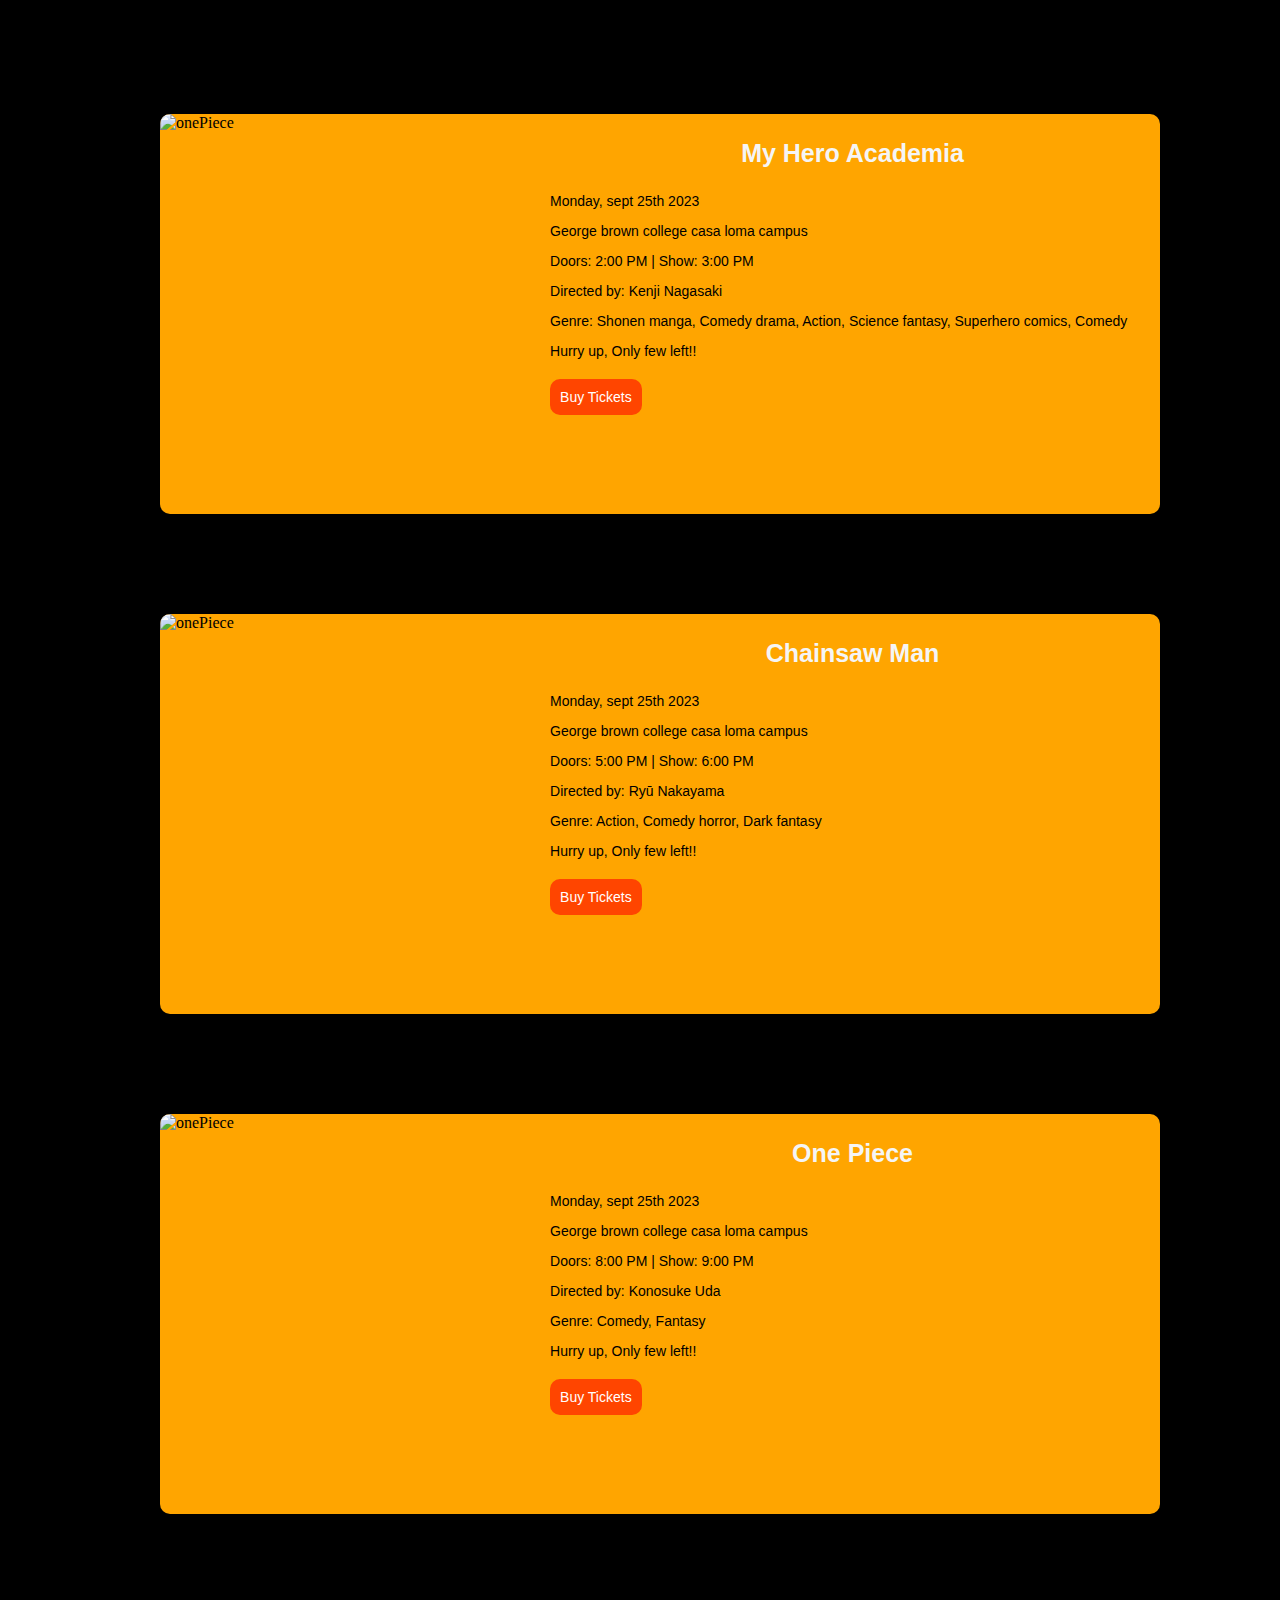
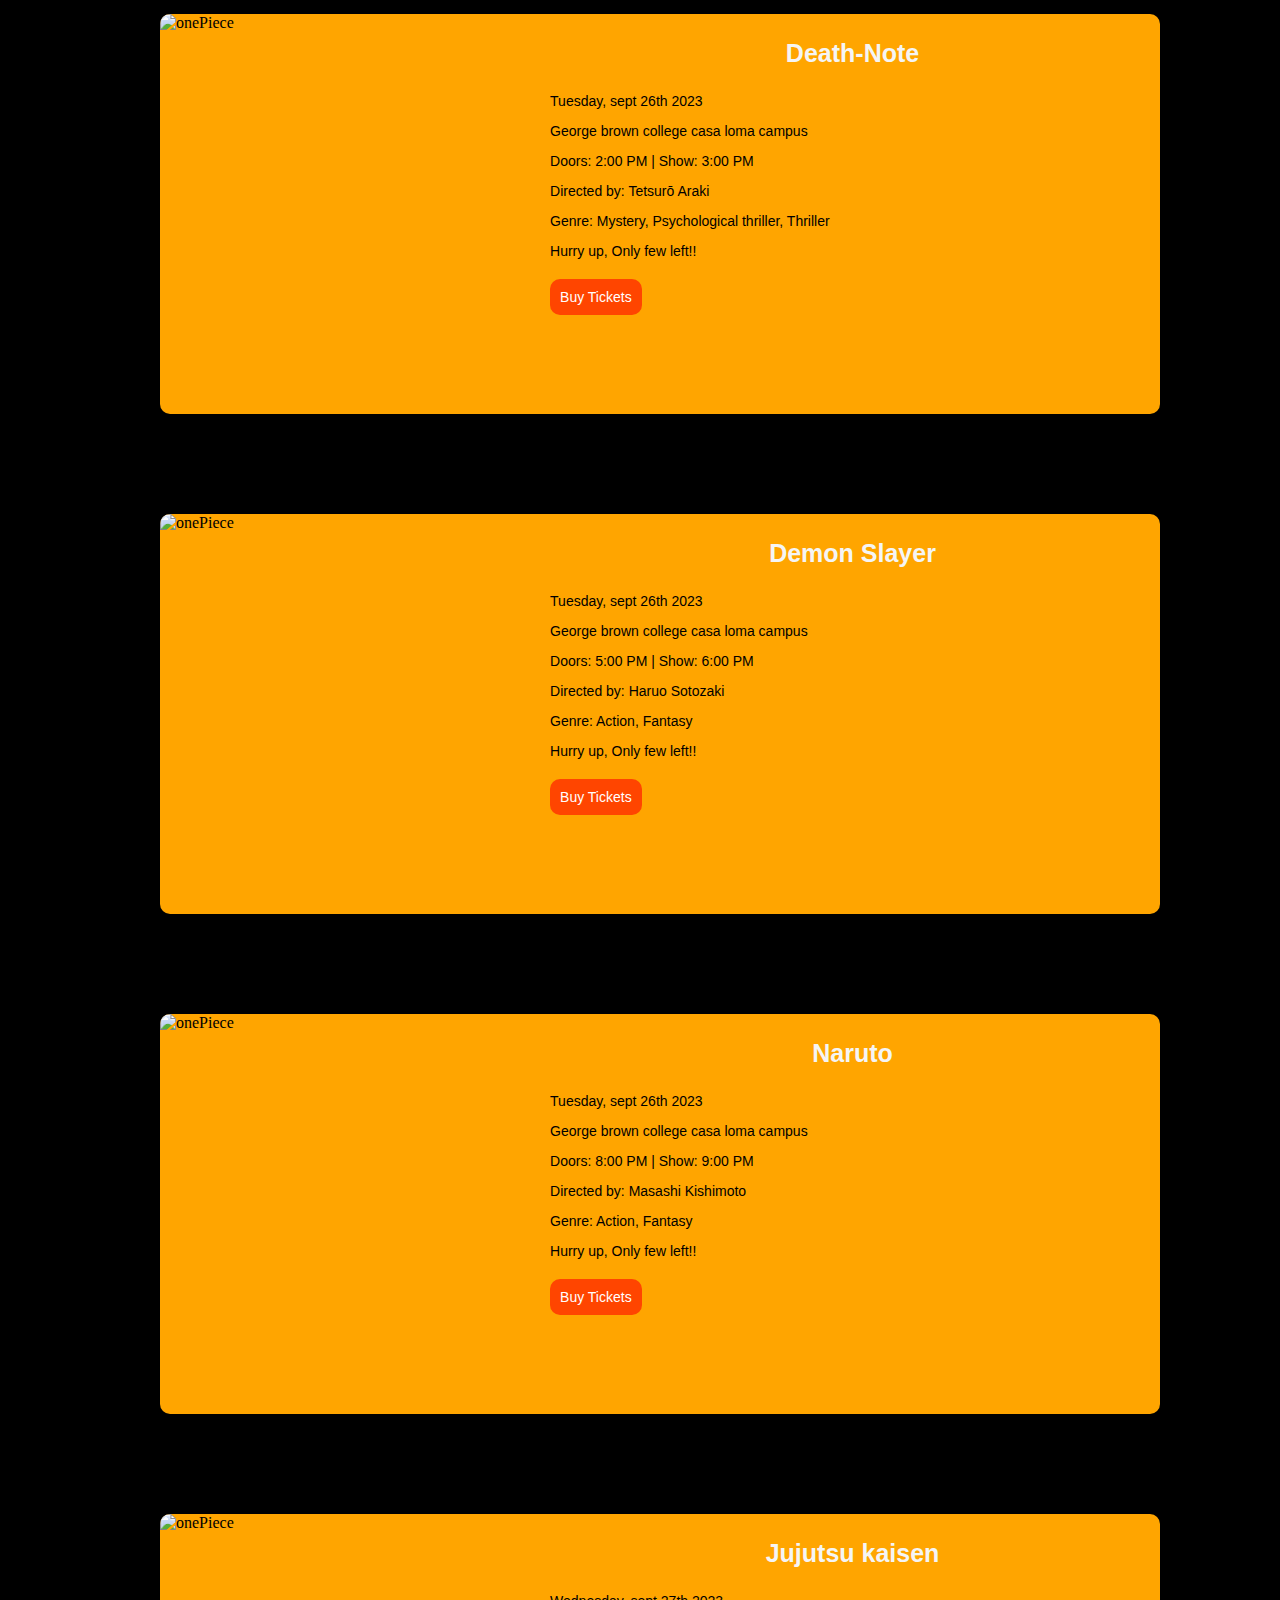
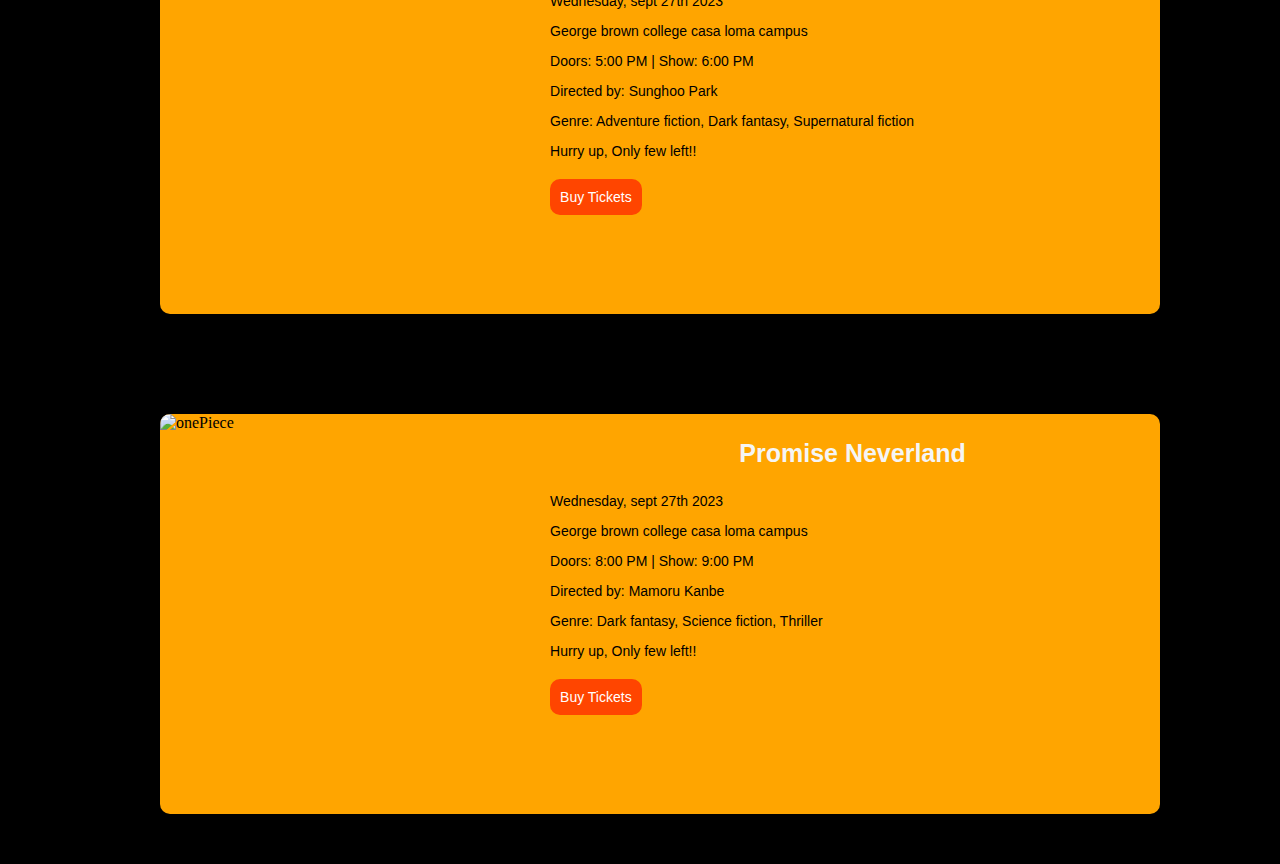
==== commit a8b73a1f: "UI changes and comments removed" ====
--- a/movieDetail.html
+++ b/movieDetail.html
@@ -9,19 +9,20 @@
     <link rel="stylesheet" href="./css/movieDetail.css">
     <link rel="preconnect" href="https://fonts.googleapis.com">
     <link rel="stylesheet" href="./css/movieDetail.css">
-
-    <script src="./js/common.js" defer="true"></script>
+    <script src="./js/initialize.js" defer="true"></script>
     <script src="./js/movieDetail.js" defer="true"></script>
 </head>
 
 <body>
-    <header id="nav"></header>
+    <header id="nav">
+    </header>
 
     <main>
-        <ul id="animeList"> </ul>
+        <!-- homePage Image and Text End-->
+        <ul style="list-style: none; margin: auto; margin-top: 5%"> </ul>
     </main>
 
-    <footer id="footerContainer"></footer>
+    <footer id="contact"></footer>
 </body>
 
 </html>--- a/css/common.css
+++ b/css/common.css
@@ -1,9 +1,3 @@
-* {
-    margin: 0;
-    padding: 0;
-    box-sizing: border-box;
-    }
-
 body {
     margin: 0%;
     background-color: black;
@@ -12,7 +6,6 @@
 main {
     display: flex;
     flex-direction: column;
-    min-height: 90vh;
 }
 
 main section {
@@ -53,69 +46,64 @@
     font-family: 'Prompt', sans-serif;
 }
 
-#footerTitle {
-    font-family: 'Rapier Zero Hollow', sans-serif;
-    }
-
-/* Stylinfg for the footer Section*/
 #footerContainer {
     width: 100%;
     padding: 70px 30px 20px;
-    }
-    
-    #footerTitle {
+}
+
+#footerTitle {
     color: white;
     text-align: center;
     font-size: 3.5rem;
     padding-bottom: 20px;
-    }
-    
-    #socialIcons {
+    font-family: 'Rapier Zero Hollow', sans-serif;
+}
+
+#socialIcons {
     display: flex;
     justify-content: center;
-    }
-    
-    #socialIcons a{
+}
+
+#socialIcons a {
     text-decoration: none;
     padding: 10px;
     background-color: black;
     margin: 10px;
-    border-radius: 50%;
-    width: 70px;
-    height: 70px;
-    }
-    
-    #socialIcons a i {
+    border-radius: 50%
+}
+
+#socialIcons a i {
     font-size: 2em;
     color: #111;
     opacity: 0.9;
-    }
-    
-    .smIcon {
-    width: 50px;
-    height: 50px;
-    }
-    
-    #socialIcons a:hover {
+}
+
+.smIcon {
+    width: auto;
+    height: 32px;
+}
+
+#socialIcons a:hover {
     background-color: #111;
     transition: 0.5s;
-    }
-    
-    #socialIcons a:hover i {
+}
+
+#socialIcons a:hover i {
+    color: red;
     transition: 0.5s;
-    }
-    
-    #footerBottom p{
+}
+
+#footerBottom p {
     color: white;
     text-align: center;
     padding-top: 20px;
     padding-bottom: 20px;
-    }
-    
-    #designer {
+}
+
+#designer {
     opacity: 0.7;
     text-transform: uppercase;
     letter-spacing: 1px;
     font-weight: 400;
     margin: 0px 5px;
-    }+}--- a/css/movieDetail.css
+++ b/css/movieDetail.css
@@ -1,7 +1,25 @@
-#animeList {
-    list-style: none;
-    margin: auto;
-    margin-top: 5%;
+/* body{
+    margin: 0%;
+} */
+
+/* #nav{
+    display: flex;
+    flex-direction: row;
+    justify-content: space-evenly;
+    background-color: black;
+} */
+
+/* .navLink{
+    text-decoration: none;
+    color: white;
+    font-size: 20px;
+    font-weight: 600;
+    padding-top: 20px;
+    font-family: 'Franklin Gothic Medium', 'Arial Narrow', Arial, sans-serif
+} */
+
+main{
+    display: flex;
 }
 
 .animeCard{
@@ -20,17 +38,20 @@
     border-bottom-left-radius: 10px;
 }
 
-
 .animeInfo{
     color: black;
     width: 100%;
     padding-left: 15px;
+    padding-right: 5px;
     font-size: 14px;
     font-family: Arial, Helvetica, sans-serif;
 }
 
+.animeInfo p{
+    color: black;
+}
+
 .animeName{
-    color: whitesmoke;
     font-weight: 900;
     text-align: center;
     font-size: 25px;
@@ -44,6 +65,51 @@
     border-radius: 10px;
 }
 
-.animeInfo p{
+.buyTicketBtn:hover{
+    background-color: yellow;
     color: black;
 }
+
+/* HomePage image and text Css*/
+/* #homepageImage{
+    filter: brightness(70%);
+    height: 100vh;
+    width: 100%;
+}
+#homeImageAndText{
+    width: 100%;
+    position: relative;
+    text-align: center;
+    color: white;
+}
+
+.homeText {
+    color: orange;
+    padding: 0px 15px;
+    border-radius: 10px;
+    background: rgb(0, 0, 0, 0.4);  
+    backdrop-filter: blur(5px);
+    font-size: 70px;
+    font-weight: 100;
+    position: absolute;
+    top: 30%;
+    left: 50%;
+    transform: translate(-50%, -50%);
+    font-family: 'Rapier Zero', sans-serif;
+  }
+  
+.locationText {
+    color: black;
+    padding: 0px 15px;
+    border-radius: 10px;
+    background: rgb(255,165,0, 1);  
+    backdrop-filter: blur(5px);
+    font-size: 35px;
+    font-weight: 900;
+    position: absolute;
+    top: 50%;
+    left: 60%;
+    font-family: 'Rapier Zero Hollow', sans-serif;
+  } */
+  
+  /* homePage Image and Text End */--- a/css/movieDetail.css
+++ b/css/movieDetail.css
@@ -1,7 +1,25 @@
-#animeList {
-    list-style: none;
-    margin: auto;
-    margin-top: 5%;
+/* body{
+    margin: 0%;
+} */
+
+/* #nav{
+    display: flex;
+    flex-direction: row;
+    justify-content: space-evenly;
+    background-color: black;
+} */
+
+/* .navLink{
+    text-decoration: none;
+    color: white;
+    font-size: 20px;
+    font-weight: 600;
+    padding-top: 20px;
+    font-family: 'Franklin Gothic Medium', 'Arial Narrow', Arial, sans-serif
+} */
+
+main{
+    display: flex;
 }
 
 .animeCard{
@@ -20,17 +38,20 @@
     border-bottom-left-radius: 10px;
 }
 
-
 .animeInfo{
     color: black;
     width: 100%;
     padding-left: 15px;
+    padding-right: 5px;
     font-size: 14px;
     font-family: Arial, Helvetica, sans-serif;
 }
 
+.animeInfo p{
+    color: black;
+}
+
 .animeName{
-    color: whitesmoke;
     font-weight: 900;
     text-align: center;
     font-size: 25px;
@@ -44,6 +65,51 @@
     border-radius: 10px;
 }
 
-.animeInfo p{
+.buyTicketBtn:hover{
+    background-color: yellow;
     color: black;
 }
+
+/* HomePage image and text Css*/
+/* #homepageImage{
+    filter: brightness(70%);
+    height: 100vh;
+    width: 100%;
+}
+#homeImageAndText{
+    width: 100%;
+    position: relative;
+    text-align: center;
+    color: white;
+}
+
+.homeText {
+    color: orange;
+    padding: 0px 15px;
+    border-radius: 10px;
+    background: rgb(0, 0, 0, 0.4);  
+    backdrop-filter: blur(5px);
+    font-size: 70px;
+    font-weight: 100;
+    position: absolute;
+    top: 30%;
+    left: 50%;
+    transform: translate(-50%, -50%);
+    font-family: 'Rapier Zero', sans-serif;
+  }
+  
+.locationText {
+    color: black;
+    padding: 0px 15px;
+    border-radius: 10px;
+    background: rgb(255,165,0, 1);  
+    backdrop-filter: blur(5px);
+    font-size: 35px;
+    font-weight: 900;
+    position: absolute;
+    top: 50%;
+    left: 60%;
+    font-family: 'Rapier Zero Hollow', sans-serif;
+  } */
+  
+  /* homePage Image and Text End */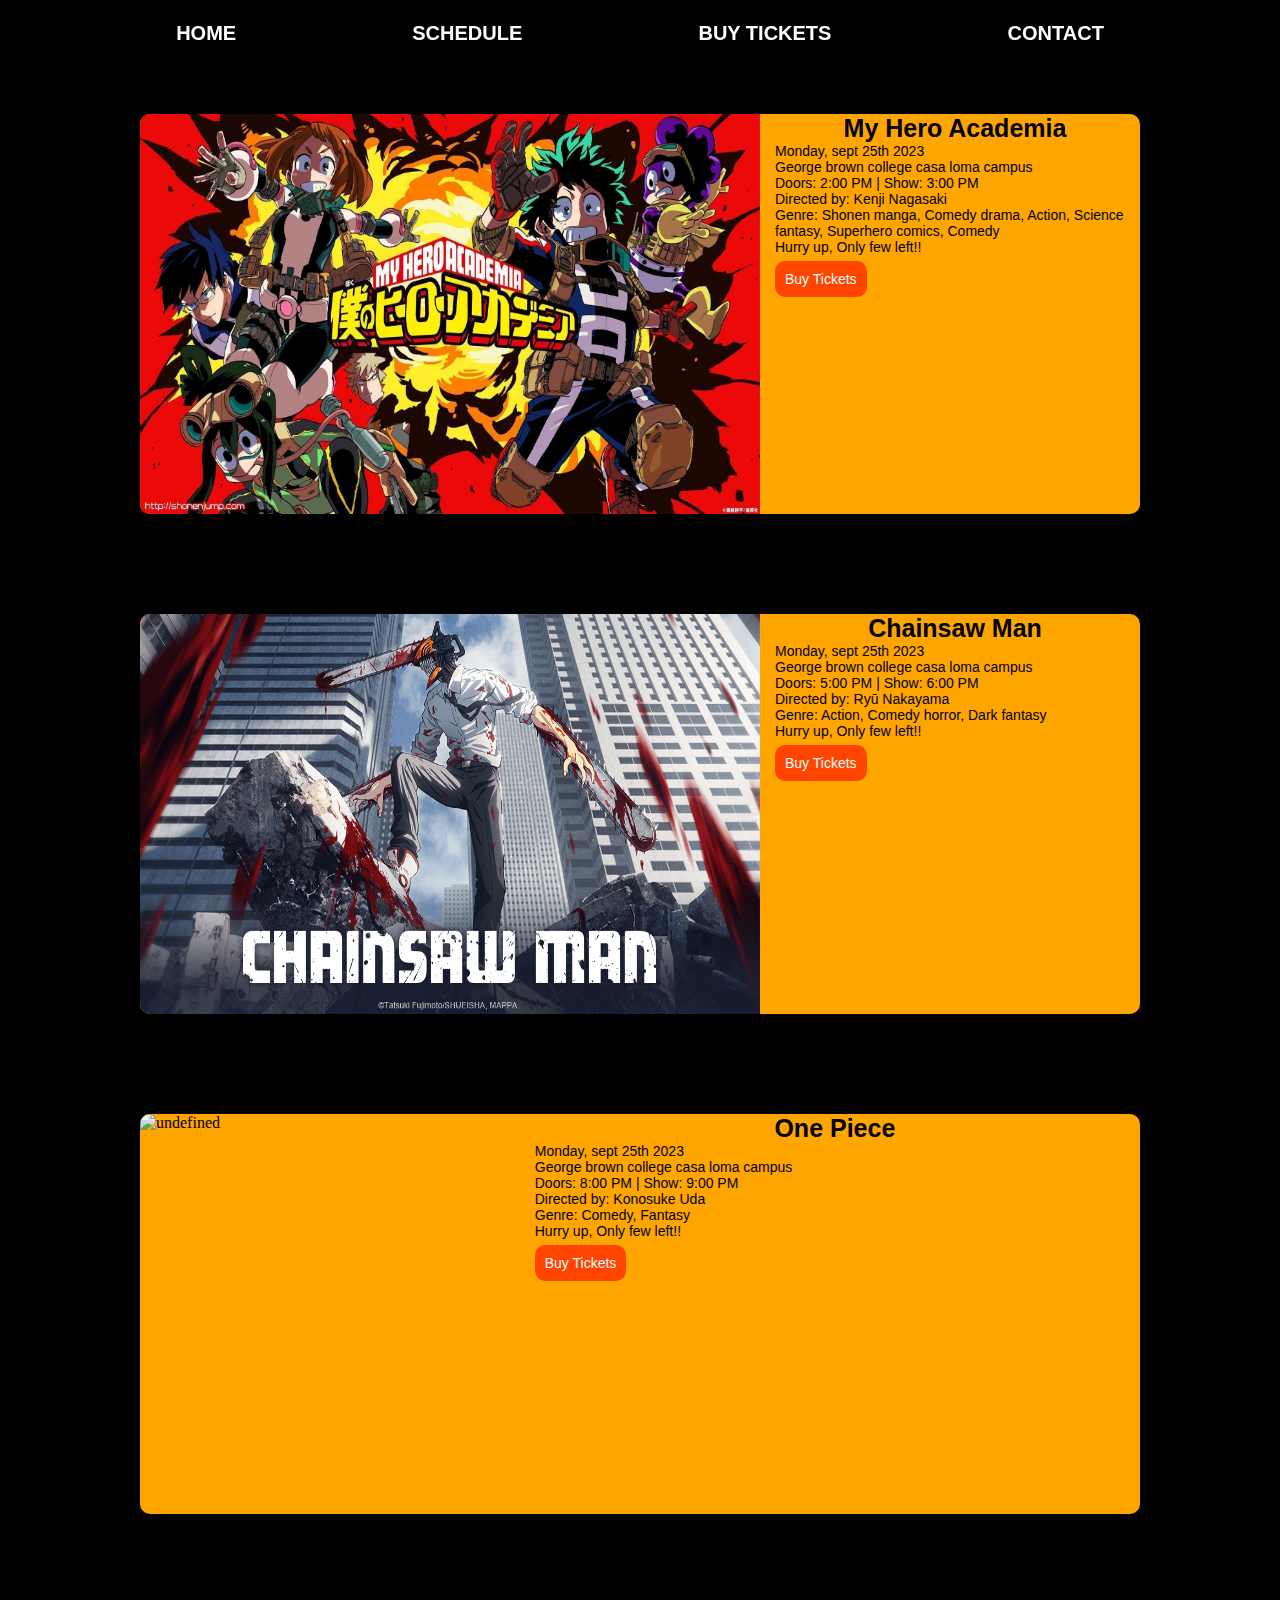
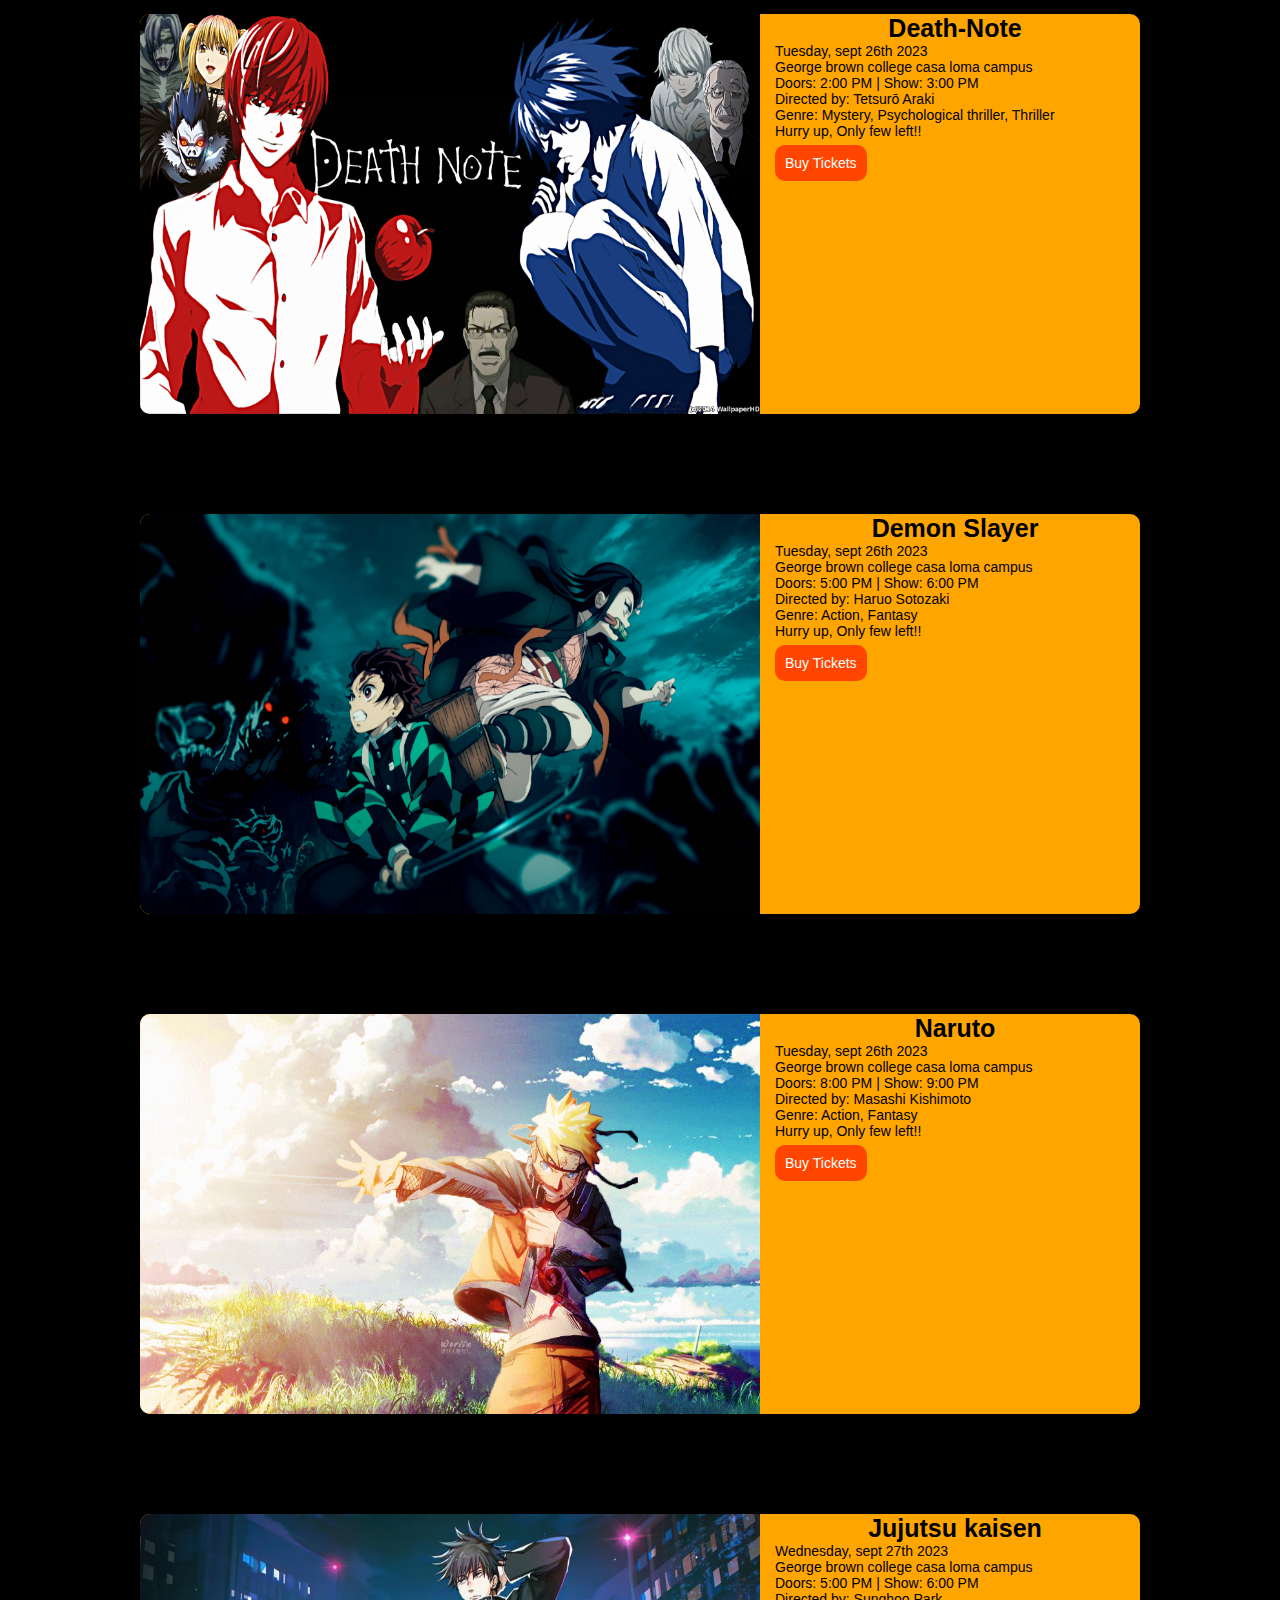
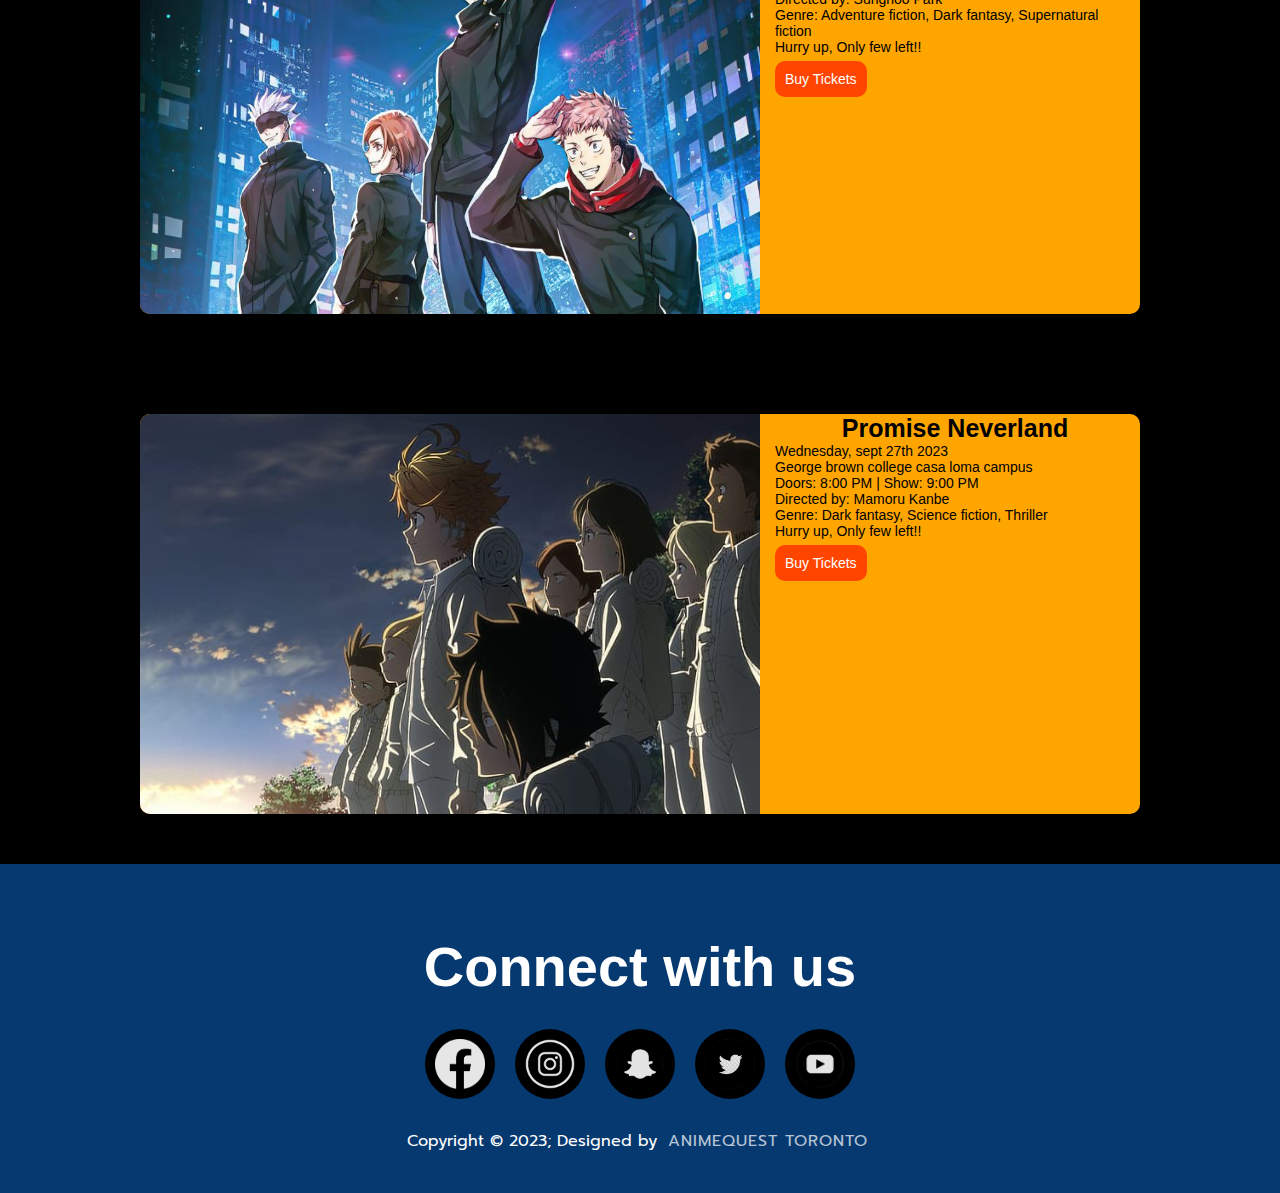
==== commit 88e4fd44: "Merge branch 'main' of https://github.com/edmondccw/MADS4007-GP-PJ" ====
--- a/movieDetail.html
+++ b/movieDetail.html
@@ -9,20 +9,19 @@
     <link rel="stylesheet" href="./css/movieDetail.css">
     <link rel="preconnect" href="https://fonts.googleapis.com">
     <link rel="stylesheet" href="./css/movieDetail.css">
-    <script src="./js/initialize.js" defer="true"></script>
+
+    <script src="./js/common.js" defer="true"></script>
     <script src="./js/movieDetail.js" defer="true"></script>
 </head>
 
 <body>
-    <header id="nav">
-    </header>
+    <header id="nav"></header>
 
     <main>
-        <!-- homePage Image and Text End-->
-        <ul style="list-style: none; margin: auto; margin-top: 5%"> </ul>
+        <ul id="animeList"> </ul>
     </main>
 
-    <footer id="contact"></footer>
+    <footer id="footerContainer"></footer>
 </body>
 
 </html>--- a/css/common.css
+++ b/css/common.css
@@ -1,3 +1,9 @@
+* {
+    margin: 0;
+    padding: 0;
+    box-sizing: border-box;
+}
+
 body {
     margin: 0%;
     background-color: black;
@@ -6,6 +12,7 @@
 main {
     display: flex;
     flex-direction: column;
+    min-height: 70vh;
 }
 
 main section {
@@ -21,6 +28,8 @@
     justify-content: space-evenly;
     position: fixed;
     width: 100%;
+    /* make the header always on the topest image layer */
+    z-index: 10;  
 }
 
 .navLink {
@@ -37,13 +46,17 @@
     text-decoration: underline;
 }
 
-/* Stylinfg for the footer Section*/
+/* Styling for the footer Section*/
 footer {
     background-color: #063970;
 }
 
 #copyright {
     font-family: 'Prompt', sans-serif;
+}
+
+#footerTitle {
+    font-family: 'Rapier Zero Hollow', sans-serif;
 }
 
 #footerContainer {
@@ -56,7 +69,6 @@
     text-align: center;
     font-size: 3.5rem;
     padding-bottom: 20px;
-    font-family: 'Rapier Zero Hollow', sans-serif;
 }
 
 #socialIcons {
@@ -69,7 +81,9 @@
     padding: 10px;
     background-color: black;
     margin: 10px;
-    border-radius: 50%
+    border-radius: 50%;
+    width: 70px;
+    height: 70px;
 }
 
 #socialIcons a i {
@@ -79,8 +93,8 @@
 }
 
 .smIcon {
-    width: auto;
-    height: 32px;
+    width: 50px;
+    height: 50px;
 }
 
 #socialIcons a:hover {
@@ -89,7 +103,6 @@
 }
 
 #socialIcons a:hover i {
-    color: red;
     transition: 0.5s;
 }
 
--- a/css/movieDetail.css
+++ b/css/movieDetail.css
@@ -1,25 +1,7 @@
-/* body{
-    margin: 0%;
-} */
-
-/* #nav{
-    display: flex;
-    flex-direction: row;
-    justify-content: space-evenly;
-    background-color: black;
-} */
-
-/* .navLink{
-    text-decoration: none;
-    color: white;
-    font-size: 20px;
-    font-weight: 600;
-    padding-top: 20px;
-    font-family: 'Franklin Gothic Medium', 'Arial Narrow', Arial, sans-serif
-} */
-
-main{
-    display: flex;
+#animeList {
+    list-style: none;
+    margin: auto;
+    margin-top: 5%;
 }
 
 .animeCard{
@@ -52,6 +34,7 @@
 }
 
 .animeName{
+    color: whitesmoke;
     font-weight: 900;
     text-align: center;
     font-size: 25px;
@@ -69,47 +52,3 @@
     background-color: yellow;
     color: black;
 }
-
-/* HomePage image and text Css*/
-/* #homepageImage{
-    filter: brightness(70%);
-    height: 100vh;
-    width: 100%;
-}
-#homeImageAndText{
-    width: 100%;
-    position: relative;
-    text-align: center;
-    color: white;
-}
-
-.homeText {
-    color: orange;
-    padding: 0px 15px;
-    border-radius: 10px;
-    background: rgb(0, 0, 0, 0.4);  
-    backdrop-filter: blur(5px);
-    font-size: 70px;
-    font-weight: 100;
-    position: absolute;
-    top: 30%;
-    left: 50%;
-    transform: translate(-50%, -50%);
-    font-family: 'Rapier Zero', sans-serif;
-  }
-  
-.locationText {
-    color: black;
-    padding: 0px 15px;
-    border-radius: 10px;
-    background: rgb(255,165,0, 1);  
-    backdrop-filter: blur(5px);
-    font-size: 35px;
-    font-weight: 900;
-    position: absolute;
-    top: 50%;
-    left: 60%;
-    font-family: 'Rapier Zero Hollow', sans-serif;
-  } */
-  
-  /* homePage Image and Text End */--- a/css/movieDetail.css
+++ b/css/movieDetail.css
@@ -1,25 +1,7 @@
-/* body{
-    margin: 0%;
-} */
-
-/* #nav{
-    display: flex;
-    flex-direction: row;
-    justify-content: space-evenly;
-    background-color: black;
-} */
-
-/* .navLink{
-    text-decoration: none;
-    color: white;
-    font-size: 20px;
-    font-weight: 600;
-    padding-top: 20px;
-    font-family: 'Franklin Gothic Medium', 'Arial Narrow', Arial, sans-serif
-} */
-
-main{
-    display: flex;
+#animeList {
+    list-style: none;
+    margin: auto;
+    margin-top: 5%;
 }
 
 .animeCard{
@@ -52,6 +34,7 @@
 }
 
 .animeName{
+    color: whitesmoke;
     font-weight: 900;
     text-align: center;
     font-size: 25px;
@@ -69,47 +52,3 @@
     background-color: yellow;
     color: black;
 }
-
-/* HomePage image and text Css*/
-/* #homepageImage{
-    filter: brightness(70%);
-    height: 100vh;
-    width: 100%;
-}
-#homeImageAndText{
-    width: 100%;
-    position: relative;
-    text-align: center;
-    color: white;
-}
-
-.homeText {
-    color: orange;
-    padding: 0px 15px;
-    border-radius: 10px;
-    background: rgb(0, 0, 0, 0.4);  
-    backdrop-filter: blur(5px);
-    font-size: 70px;
-    font-weight: 100;
-    position: absolute;
-    top: 30%;
-    left: 50%;
-    transform: translate(-50%, -50%);
-    font-family: 'Rapier Zero', sans-serif;
-  }
-  
-.locationText {
-    color: black;
-    padding: 0px 15px;
-    border-radius: 10px;
-    background: rgb(255,165,0, 1);  
-    backdrop-filter: blur(5px);
-    font-size: 35px;
-    font-weight: 900;
-    position: absolute;
-    top: 50%;
-    left: 60%;
-    font-family: 'Rapier Zero Hollow', sans-serif;
-  } */
-  
-  /* homePage Image and Text End */